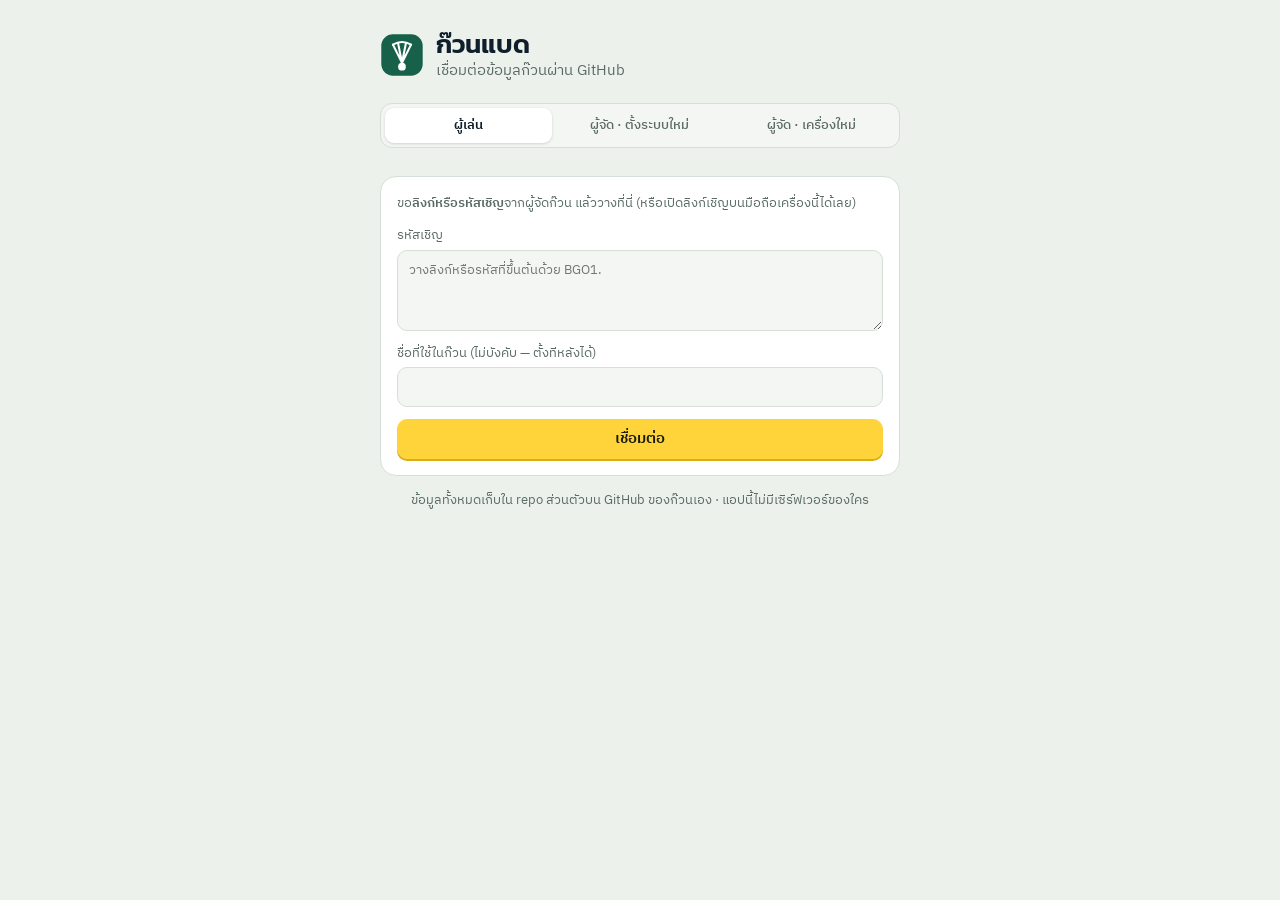
==== player.html @ 59524c7c "Add files via upload" ====
<!doctype html>
<html lang="th"><head><meta charset="utf-8"><meta name="viewport" content="width=device-width,initial-scale=1,viewport-fit=cover">
<title>ก๊วนแบด · หน้าผู้เล่น</title>
<meta http-equiv="Content-Security-Policy" content="default-src 'self'; script-src 'self'; style-src 'self' 'unsafe-inline'; img-src 'self' data: blob:; font-src 'self'; connect-src 'self' https://api.github.com; manifest-src 'self'; worker-src 'self'; base-uri 'none'; form-action 'none'; object-src 'none'">
<link rel="stylesheet" href="fonts.css">
<link rel="stylesheet" href="style.css">
<link rel="manifest" href="manifest-player.json">
<meta name="theme-color" content="#0F7A55">
<meta name="mobile-web-app-capable" content="yes"><meta name="apple-mobile-web-app-capable" content="yes">
<meta name="apple-mobile-web-app-title" content="ก๊วนแบด"><link rel="apple-touch-icon" href="apple-touch-icon.png"><link rel="icon" href="icon-192.png">

</head><body data-page="player">
<div id="plShell">
<header class="ptop">
  <div class="ptop-in">
    <div class="logo">
      <svg width="30" height="30" viewBox="0 0 34 34" aria-hidden="true"><rect x="1" y="1" width="32" height="32" rx="9" fill="var(--accent)"/><path d="M17 23 L10 9 M17 23 L14 8 M17 23 L20 8 M17 23 L24 9" stroke="var(--accent-ink)" stroke-width="1.6" stroke-linecap="round"/><path d="M10 9 Q17 5 24 9" stroke="var(--accent-ink)" stroke-width="1.6" fill="none"/><circle cx="17" cy="25" r="3.2" fill="var(--accent-ink)"/></svg>
      <div><h1 id="pgName">Badminton Group Organizer</h1><small><span class="role">แอปผู้เล่น</span> <span id="pConn"></span></small></div>
    </div>
    <button class="pme" id="pMe" type="button" aria-label="โปรไฟล์ของฉัน"></button>
  </div>
  <div class="ptop-in sub"><select id="pSess" aria-label="เลือกรอบเล่น"></select><span class="clock num clockTxt"></span></div>
  <div class="orgbar" id="pOrgBar" hidden><span>คุณคือผู้จัดก๊วน กำลังดูหน้าผู้เล่น</span><button class="sm" id="pBack" type="button">กลับหน้าผู้จัด</button></div>
</header>
<main id="pview" class="pmain"></main>
<nav class="pnav" id="pNav" aria-label="เมนูผู้เล่น"></nav>
</div>
<div class="ov" id="ov" hidden><div class="dlg" id="dlg" role="dialog" aria-modal="true"></div></div>
<div class="toast" id="toast" hidden></div>
<script src="ghstore.js"></script>
<script src="core.js"></script>
<script src="player.js"></script>
<script src="ghui.js"></script>
<script src="boot.js"></script>
</body></html>
---- fonts.css ----
/* Kanit + IBM Plex Sans Thai (SIL OFL) — bundled so the app looks the same offline */
@font-face{font-family:'Kanit';font-style:normal;font-weight:500;font-display:swap;src:url(fonts/kanit-thai-500-normal.woff2) format('woff2');unicode-range:U+02D7,U+0303,U+0331,U+0E01-0E5B,U+200C-200D,U+25CC}
@font-face{font-family:'Kanit';font-style:normal;font-weight:500;font-display:swap;src:url(fonts/kanit-latin-500-normal.woff2) format('woff2');unicode-range:U+0000-00FF,U+0131,U+0152-0153,U+02BB-02BC,U+02C6,U+02DA,U+02DC,U+0304,U+0308,U+0329,U+2000-206F,U+20AC,U+2122,U+2191,U+2193,U+2212,U+2215,U+FEFF,U+FFFD}
@font-face{font-family:'Kanit';font-style:italic;font-weight:500;font-display:swap;src:url(fonts/kanit-thai-500-italic.woff2) format('woff2');unicode-range:U+02D7,U+0303,U+0331,U+0E01-0E5B,U+200C-200D,U+25CC}
@font-face{font-family:'Kanit';font-style:italic;font-weight:500;font-display:swap;src:url(fonts/kanit-latin-500-italic.woff2) format('woff2');unicode-range:U+0000-00FF,U+0131,U+0152-0153,U+02BB-02BC,U+02C6,U+02DA,U+02DC,U+0304,U+0308,U+0329,U+2000-206F,U+20AC,U+2122,U+2191,U+2193,U+2212,U+2215,U+FEFF,U+FFFD}
@font-face{font-family:'Kanit';font-style:normal;font-weight:600;font-display:swap;src:url(fonts/kanit-thai-600-normal.woff2) format('woff2');unicode-range:U+02D7,U+0303,U+0331,U+0E01-0E5B,U+200C-200D,U+25CC}
@font-face{font-family:'Kanit';font-style:normal;font-weight:600;font-display:swap;src:url(fonts/kanit-latin-600-normal.woff2) format('woff2');unicode-range:U+0000-00FF,U+0131,U+0152-0153,U+02BB-02BC,U+02C6,U+02DA,U+02DC,U+0304,U+0308,U+0329,U+2000-206F,U+20AC,U+2122,U+2191,U+2193,U+2212,U+2215,U+FEFF,U+FFFD}
@font-face{font-family:'Kanit';font-style:italic;font-weight:600;font-display:swap;src:url(fonts/kanit-thai-600-italic.woff2) format('woff2');unicode-range:U+02D7,U+0303,U+0331,U+0E01-0E5B,U+200C-200D,U+25CC}
@font-face{font-family:'Kanit';font-style:italic;font-weight:600;font-display:swap;src:url(fonts/kanit-latin-600-italic.woff2) format('woff2');unicode-range:U+0000-00FF,U+0131,U+0152-0153,U+02BB-02BC,U+02C6,U+02DA,U+02DC,U+0304,U+0308,U+0329,U+2000-206F,U+20AC,U+2122,U+2191,U+2193,U+2212,U+2215,U+FEFF,U+FFFD}
@font-face{font-family:'Kanit';font-style:normal;font-weight:700;font-display:swap;src:url(fonts/kanit-thai-700-normal.woff2) format('woff2');unicode-range:U+02D7,U+0303,U+0331,U+0E01-0E5B,U+200C-200D,U+25CC}
@font-face{font-family:'Kanit';font-style:normal;font-weight:700;font-display:swap;src:url(fonts/kanit-latin-700-normal.woff2) format('woff2');unicode-range:U+0000-00FF,U+0131,U+0152-0153,U+02BB-02BC,U+02C6,U+02DA,U+02DC,U+0304,U+0308,U+0329,U+2000-206F,U+20AC,U+2122,U+2191,U+2193,U+2212,U+2215,U+FEFF,U+FFFD}
@font-face{font-family:'Kanit';font-style:italic;font-weight:700;font-display:swap;src:url(fonts/kanit-thai-700-italic.woff2) format('woff2');unicode-range:U+02D7,U+0303,U+0331,U+0E01-0E5B,U+200C-200D,U+25CC}
@font-face{font-family:'Kanit';font-style:italic;font-weight:700;font-display:swap;src:url(fonts/kanit-latin-700-italic.woff2) format('woff2');unicode-range:U+0000-00FF,U+0131,U+0152-0153,U+02BB-02BC,U+02C6,U+02DA,U+02DC,U+0304,U+0308,U+0329,U+2000-206F,U+20AC,U+2122,U+2191,U+2193,U+2212,U+2215,U+FEFF,U+FFFD}
@font-face{font-family:'IBM Plex Sans Thai';font-style:normal;font-weight:400;font-display:swap;src:url(fonts/ibm-plex-sans-thai-thai-400-normal.woff2) format('woff2');unicode-range:U+02D7,U+0303,U+0331,U+0E01-0E5B,U+200C-200D,U+25CC}
@font-face{font-family:'IBM Plex Sans Thai';font-style:normal;font-weight:400;font-display:swap;src:url(fonts/ibm-plex-sans-thai-latin-400-normal.woff2) format('woff2');unicode-range:U+0000-00FF,U+0131,U+0152-0153,U+02BB-02BC,U+02C6,U+02DA,U+02DC,U+0304,U+0308,U+0329,U+2000-206F,U+20AC,U+2122,U+2191,U+2193,U+2212,U+2215,U+FEFF,U+FFFD}
@font-face{font-family:'IBM Plex Sans Thai';font-style:normal;font-weight:500;font-display:swap;src:url(fonts/ibm-plex-sans-thai-thai-500-normal.woff2) format('woff2');unicode-range:U+02D7,U+0303,U+0331,U+0E01-0E5B,U+200C-200D,U+25CC}
@font-face{font-family:'IBM Plex Sans Thai';font-style:normal;font-weight:500;font-display:swap;src:url(fonts/ibm-plex-sans-thai-latin-500-normal.woff2) format('woff2');unicode-range:U+0000-00FF,U+0131,U+0152-0153,U+02BB-02BC,U+02C6,U+02DA,U+02DC,U+0304,U+0308,U+0329,U+2000-206F,U+20AC,U+2122,U+2191,U+2193,U+2212,U+2215,U+FEFF,U+FFFD}
@font-face{font-family:'IBM Plex Sans Thai';font-style:normal;font-weight:600;font-display:swap;src:url(fonts/ibm-plex-sans-thai-thai-600-normal.woff2) format('woff2');unicode-range:U+02D7,U+0303,U+0331,U+0E01-0E5B,U+200C-200D,U+25CC}
@font-face{font-family:'IBM Plex Sans Thai';font-style:normal;font-weight:600;font-display:swap;src:url(fonts/ibm-plex-sans-thai-latin-600-normal.woff2) format('woff2');unicode-range:U+0000-00FF,U+0131,U+0152-0153,U+02BB-02BC,U+02C6,U+02DA,U+02DC,U+0304,U+0308,U+0329,U+2000-206F,U+20AC,U+2122,U+2191,U+2193,U+2212,U+2215,U+FEFF,U+FFFD}
---- style.css ----
/* Badminton Group Organizer — "court night" theme.
   Signature: every court card is drawn as a real top-down badminton court (white lines, net in the middle, team A | team B).
   Colours come from the sport: PU court green, white court lines, yellow nylon training shuttle, scoreboard team colours.
   Everything outside the court cards and the header band stays quiet. */
:root{
  --hall:#EDF1EC; --surface:#FFFFFF; --surface-2:#F3F6F2; --line:#D5DED7; --ink:#0F1E2B; --muted:#5A6B66;
  --court:#17614A; --court-2:#1D7457; --court-deep:#0F4535; --cline:rgba(255,255,255,.88);
  --shuttle:#FFD43B; --shuttle-ink:#1A1A0A; --shuttle-soft:#FFF4C2;
  --accent:#17614A; --accent-ink:#FFFFFF; --accent-soft:#DDEFE6;
  --ready:#1E8A4C; --rest:#B26B00; --play:#2C6BED; --off:#7E8C88; --warn:#C2410C; --bad:#C62D3F;
  --a-team:#2C6BED; --b-team:#E5533D;
  --bg:var(--hall);
  --font-display:"Kanit","IBM Plex Sans Thai",system-ui,sans-serif;
  --font-body:"IBM Plex Sans Thai",system-ui,-apple-system,"Segoe UI",sans-serif;
  --r:16px;
  --lines:linear-gradient(90deg,transparent calc(50% - 1px),rgba(255,255,255,.07) calc(50% - 1px),rgba(255,255,255,.07) calc(50% + 1px),transparent calc(50% + 1px)),
          linear-gradient(0deg,transparent calc(50% - 1px),rgba(255,255,255,.05) calc(50% - 1px),rgba(255,255,255,.05) calc(50% + 1px),transparent calc(50% + 1px));
}
@media (prefers-color-scheme:dark){:root:not([data-theme="light"]){
  --hall:#0B1612; --surface:#12201B; --surface-2:#182A23; --line:#253A31; --ink:#E6EFEA; --muted:#93A79E;
  --court:#1A5C46; --court-2:#1F6B52; --court-deep:#0C2E24;
  --accent:#5CCB97; --accent-ink:#06130E; --accent-soft:#173A2D;
  --ready:#5BD08C; --rest:#F0B44C; --play:#7BA7FF; --off:#7D8C85; --warn:#F28B4F; --bad:#FF7A8A;
  --a-team:#7BA7FF; --b-team:#FF8A6E; --shuttle-soft:#3A3412; color-scheme:dark}}
:root[data-theme="dark"]{
  --hall:#0B1612; --surface:#12201B; --surface-2:#182A23; --line:#253A31; --ink:#E6EFEA; --muted:#93A79E;
  --court:#1A5C46; --court-2:#1F6B52; --court-deep:#0C2E24;
  --accent:#5CCB97; --accent-ink:#06130E; --accent-soft:#173A2D;
  --ready:#5BD08C; --rest:#F0B44C; --play:#7BA7FF; --off:#7D8C85; --warn:#F28B4F; --bad:#FF7A8A;
  --a-team:#7BA7FF; --b-team:#FF8A6E; --shuttle-soft:#3A3412; color-scheme:dark}
*{box-sizing:border-box}
[hidden]{display:none!important}
html,body{margin:0;background:var(--bg);color:var(--ink)}
body{font-family:var(--font-body);font-size:15px;line-height:1.55;-webkit-font-smoothing:antialiased}
h1,h2,h3{margin:0;font-family:var(--font-display);font-weight:600;line-height:1.25;text-wrap:balance}
h2{font-size:1.15rem}h3{font-size:1rem}
.num{font-variant-numeric:tabular-nums}
.muted{color:var(--muted)}.small{font-size:.84rem}

/* controls */
button{font:inherit;cursor:pointer;border-radius:10px;border:1.5px solid var(--line);background:var(--surface);color:var(--ink);padding:7px 14px;font-weight:500;transition:background-color .15s,border-color .15s,transform .08s}
button:hover{border-color:var(--court)}
button:active{transform:translateY(1px)}
button.primary{background:var(--shuttle);color:var(--shuttle-ink);border-color:var(--shuttle);font-weight:600;box-shadow:0 2px 0 #D9AE12}
button.primary:hover{background:#FFDD5C;border-color:#FFDD5C}
button.ghost{background:transparent;border-color:transparent;color:var(--muted)}
button.ghost:hover{color:var(--ink);border-color:var(--line)}
button.danger{color:var(--bad);border-color:color-mix(in srgb,var(--bad) 45%,var(--line));background:transparent}
button.sm{padding:4px 10px;font-size:.84rem;border-radius:8px}
button:disabled{opacity:.45;cursor:not-allowed;transform:none}
:focus-visible{outline:3px solid var(--shuttle);outline-offset:2px}
input,select,textarea{font:inherit;color:var(--ink);background:var(--surface-2);border:1.5px solid var(--line);border-radius:10px;padding:9px 11px;width:100%;min-width:0}
input:focus,select:focus,textarea:focus{border-color:var(--court);outline:none;box-shadow:0 0 0 3px color-mix(in srgb,var(--court) 18%,transparent)}
textarea{min-height:80px;resize:vertical}
label.f{display:grid;gap:4px;font-size:.82rem;color:var(--muted);min-width:0}
input.bad{border-color:var(--bad)}
.ferr{font-size:.76rem;color:var(--bad)}.ferr:empty{display:none}

/* ---------- header band: the court floor ---------- */
.top,.ptop{position:sticky;top:env(safe-area-inset-top,0px);z-index:20;color:#fff;
  background:radial-gradient(120% 160% at 90% -40%,var(--court-2),transparent 60%),var(--court-deep);
  box-shadow:0 1px 0 rgba(0,0,0,.25),0 8px 24px -16px rgba(0,0,0,.5)}
.top-in{max-width:1200px;margin:0 auto;padding-inline:16px;padding-block:12px 0;display:grid;gap:10px}
.brand{display:flex;flex-wrap:wrap;align-items:center;gap:8px 14px}
.logo{display:flex;align-items:center;gap:11px;min-width:0}
.logo svg{flex:none}
.logo svg rect{fill:var(--shuttle)}
.logo svg path,.logo svg circle{stroke:var(--court-deep)}
.logo svg circle{fill:var(--court-deep)}
.logo h1{font-size:1.3rem;font-weight:700;letter-spacing:.005em;color:#fff}
.logo small{display:block;font-family:var(--font-body);font-size:.76rem;color:rgba(255,255,255,.72);font-weight:400}
.brand .sp{flex:1}
.top .clock,.ptop .clock{font-family:var(--font-display);font-weight:600;font-style:italic;font-size:1.05rem;color:var(--shuttle);letter-spacing:.02em}
.role{font-size:.74rem;font-weight:600;border-radius:999px;padding:3px 11px}
.top .role,.ptop .role{background:rgba(255,255,255,.12);color:#fff;border:1px solid rgba(255,255,255,.22)}
.top button,.ptop button{background:rgba(255,255,255,.1);color:#fff;border-color:rgba(255,255,255,.28)}
.top button:hover,.ptop button:hover{background:rgba(255,255,255,.2);border-color:rgba(255,255,255,.5)}
.top select,.ptop select{background:rgba(0,0,0,.22);color:#fff;border-color:rgba(255,255,255,.25)}
.top select option,.ptop select option{color:#0F1E2B;background:#fff}
.sesspick{display:flex;align-items:center;gap:6px;min-width:0}
.sesspick select{width:auto;max-width:62vw;padding:6px 28px 6px 10px;text-overflow:ellipsis;white-space:nowrap;overflow:hidden}
.tabs{display:flex;gap:4px;overflow-x:auto;scrollbar-width:none;margin-inline:-4px}
.tabs::-webkit-scrollbar{display:none}
.tabs button{border:0;border-radius:10px 10px 0 0;background:transparent;padding:10px 13px 12px;color:rgba(255,255,255,.7);white-space:nowrap;font-weight:600;position:relative}
.tabs button:hover{background:rgba(255,255,255,.08);color:#fff}
.tabs button[aria-selected="true"]{color:#fff;background:transparent}
.tabs button[aria-selected="true"]::after{content:"";position:absolute;left:12px;right:12px;bottom:0;height:4px;border-radius:4px 4px 0 0;background:var(--shuttle)}
.tabs .badge{display:inline-grid;place-items:center;min-width:19px;height:19px;border-radius:10px;background:var(--b-team);color:#fff;font-size:.7rem;margin-left:5px;padding:0 5px}

main{max-width:1200px;margin:0 auto;padding-inline:16px;padding-block:18px 64px;display:grid;gap:16px}
main>*{min-width:0}
.panel{background:var(--surface);border:1px solid var(--line);border-radius:var(--r);padding:18px;min-width:0}
.ph{display:flex;flex-wrap:wrap;align-items:center;gap:8px 12px;margin-bottom:14px}
.ph .sp{flex:1}
.notice{border-radius:12px;padding:11px 14px;background:var(--surface-2);border:1px solid var(--line);font-size:.9rem}
.notice.warn{border-color:color-mix(in srgb,var(--warn) 55%,transparent);background:color-mix(in srgb,var(--warn) 7%,var(--surface));color:var(--warn)}
.empty{padding:28px 12px;text-align:center;color:var(--muted)}
.empty h2{color:var(--ink);margin-bottom:6px}
.grid2{display:grid;grid-template-columns:repeat(2,minmax(0,1fr));gap:16px}
@media (max-width:860px){.grid2{grid-template-columns:1fr}}

/* KPIs read like a scoreboard strip */
.kpis{display:grid;grid-template-columns:repeat(auto-fit,minmax(150px,1fr));gap:10px}
.kpi{background:var(--surface);border:1px solid var(--line);border-radius:14px;padding:11px 15px;display:grid;gap:1px;min-width:0;border-top:4px solid var(--court)}
.kpi .k{font-size:.78rem;color:var(--muted)}
.kpi .v{font-family:var(--font-display);font-weight:600;font-size:1.75rem;font-variant-numeric:tabular-nums;line-height:1.15}
.kpi .s{font-size:.76rem;color:var(--muted)}
.kpi.alert{border-top-color:var(--warn)}.kpi.alert .v{color:var(--warn)}

/* status chips */
.chip{display:inline-flex;align-items:center;gap:5px;font-size:.74rem;font-weight:600;padding:2px 9px;border-radius:999px;white-space:nowrap;background:color-mix(in srgb,var(--c) 14%,transparent);color:var(--c)}
.chip::before{content:"";width:6px;height:6px;border-radius:50%;background:var(--c)}
.s-ready{--c:var(--ready)}.s-rest{--c:var(--rest)}.s-play{--c:var(--play)}.s-off{--c:var(--off)}.s-queued{--c:var(--accent)}.s-warn{--c:var(--warn)}.s-bad{--c:var(--bad)}
.skill{display:inline-grid;place-items:center;flex:none;min-width:24px;height:21px;padding:0 4px;border-radius:6px;font-family:var(--font-display);font-size:.7rem;font-weight:700;letter-spacing:-.01em;color:#fff;background:var(--lv);border:1px solid var(--lv)}
/* level colour runs from fresh green (BG) through blue (P) to deep red (A) */
.skill.L1{--lv:#5FB98A}.skill.L2{--lv:#3E9E6E}.skill.L3{--lv:#2F8B83}
.skill.L4{--lv:#3A7BD5}.skill.L5{--lv:#2C5FC4}.skill.L6{--lv:#5146B8}
.skill.L7{--lv:#B4447A}.skill.L8{--lv:#C62D3F}.skill.L9{--lv:#8E1B2B}
.skpick{border:0;padding:0;margin:0;display:grid;gap:6px}
.skpick legend{font-size:.82rem;color:var(--muted);margin-bottom:6px;padding:0}
.skopt{display:grid;grid-template-columns:auto auto 1fr;gap:10px;align-items:start;padding:9px 11px;border:1.5px solid var(--line);border-radius:12px;cursor:pointer;background:var(--surface)}
.skopt input{width:auto;margin:3px 0 0}
.skopt .skill{margin-top:1px}
.skopt .sko-t{display:grid;gap:1px;min-width:0}
.skopt .sko-t b{font-size:.9rem}
.skopt .sko-t span{font-size:.8rem;color:var(--muted);line-height:1.45}
.skopt:has(input:checked){border-color:var(--court);background:var(--accent-soft)}
.lvguide{display:grid;gap:8px}
.lvguide .lv{display:grid;grid-template-columns:auto 1fr;gap:12px;align-items:start;padding:8px 0;border-bottom:1px solid var(--line)}
.lvguide .lv:last-child{border-bottom:0}
.lvguide .lv b{display:block}
.lvguide .lv div>span{font-size:.86rem;color:var(--muted)}

/* ---------- court cards: a real court seen from above ---------- */
.courts{display:grid;grid-template-columns:repeat(auto-fill,minmax(300px,1fr));gap:14px}
.court{border-radius:18px;overflow:hidden;display:grid;grid-template-rows:auto 1fr auto;color:#fff;
  background:var(--court);box-shadow:0 10px 24px -14px rgba(10,50,36,.6),inset 0 0 0 1px rgba(0,0,0,.15)}
.court-h{display:flex;align-items:center;gap:8px;padding:10px 14px;background:rgba(0,0,0,.2)}
.court-h b{font-family:var(--font-display);font-weight:700;font-style:italic;font-size:1.15rem;letter-spacing:.01em}
.court-h .sp{flex:1}
.court-h .chip{background:rgba(255,255,255,.14);color:#fff}
.court-h .chip::before{background:var(--shuttle)}
.timer{font-family:var(--font-display);font-weight:700;font-style:italic;font-variant-numeric:tabular-nums;font-size:1.1rem;color:var(--shuttle);background:#0B1A14;border-radius:8px;padding:1px 10px;box-shadow:inset 0 0 0 1px rgba(255,212,59,.25)}
.court-b{position:relative;padding:22px 20px;display:grid;gap:8px;align-content:center;min-height:150px;isolation:isolate}
/* court lines: outer boundary, doubles long-service lines, short-service lines, singles sidelines, centre lines */
.court-b::before{content:"";position:absolute;inset:10px 12px;border:2px solid var(--cline);z-index:-1;
  background:
    linear-gradient(90deg,transparent 6%,var(--cline) 6%,var(--cline) calc(6% + 2px),transparent calc(6% + 2px)),
    linear-gradient(90deg,transparent calc(94% - 2px),var(--cline) calc(94% - 2px),var(--cline) 94%,transparent 94%),
    linear-gradient(90deg,transparent 35%,var(--cline) 35%,var(--cline) calc(35% + 2px),transparent calc(35% + 2px)),
    linear-gradient(90deg,transparent calc(65% - 2px),var(--cline) calc(65% - 2px),var(--cline) 65%,transparent 65%),
    linear-gradient(0deg,transparent 9%,var(--cline) 9%,var(--cline) calc(9% + 2px),transparent calc(9% + 2px)),
    linear-gradient(0deg,transparent calc(91% - 2px),var(--cline) calc(91% - 2px),var(--cline) 91%,transparent 91%),
    linear-gradient(0deg,transparent calc(50% - 1px),var(--cline) calc(50% - 1px),var(--cline) calc(50% + 1px),transparent calc(50% + 1px)) 0 0/35% 100% no-repeat,
    linear-gradient(0deg,transparent calc(50% - 1px),var(--cline) calc(50% - 1px),var(--cline) calc(50% + 1px),transparent calc(50% + 1px)) 100% 0/35% 100% no-repeat;
  opacity:.55}
.court-b::after{content:"";position:absolute;top:4px;bottom:4px;left:calc(50% - 3px);width:6px;z-index:-1;border-radius:2px;
  background:repeating-linear-gradient(0deg,rgba(255,255,255,.95) 0 2px,rgba(255,255,255,.35) 2px 5px);box-shadow:0 0 0 1px rgba(0,0,0,.15)}
.vs{display:grid;grid-template-columns:1fr 26px 1fr;gap:6px;align-items:center}
.team{display:grid;gap:6px;padding:6px;border-radius:12px;min-width:0}
.team.a{--tc:var(--a-team)}.team.b{--tc:var(--b-team)}
.court .team .pn{background:rgba(6,30,22,.72);border-radius:10px;padding:6px 8px;box-shadow:inset 3px 0 0 var(--tc)}
.court .team.b .pn{box-shadow:inset -3px 0 0 var(--tc)}
.team.win .pn{outline:2px solid var(--shuttle)}
.pn{display:flex;align-items:center;gap:6px;min-width:0}
.pn span.nm{overflow:hidden;text-overflow:ellipsis;white-space:nowrap;font-weight:500}
.vs .x{font-size:0;align-self:stretch}
.court-f{display:flex;flex-wrap:wrap;gap:6px;padding:10px 14px;background:rgba(0,0,0,.2)}
.court-f:empty{display:none}
.court-f button:not(.primary){background:rgba(255,255,255,.1);color:#fff;border-color:rgba(255,255,255,.3)}
.court-f button.ghost{border-color:transparent;color:rgba(255,255,255,.75)}
.court.free{background:color-mix(in srgb,var(--court) 70%,#5f6f69)}
.court.free .court-b{place-items:center;text-align:center;color:rgba(255,255,255,.92);font-weight:500}
.court.free .court-b>*{background:rgba(6,30,22,.6);border-radius:12px;padding:8px 12px}
.court.free .court-b::after{opacity:.6}
.court .mini{background:rgba(6,30,22,.6);border-radius:10px;padding:6px 10px}
.court .mini span[style]{filter:brightness(1.35)}
.court .muted,.court .small{color:rgba(255,255,255,.8)}

.qcard{display:grid;grid-template-columns:auto 1fr auto;gap:12px;align-items:center;padding:10px 14px;border:1px solid var(--line);border-radius:12px;background:var(--surface)}
.qcard .ord{font-family:var(--font-display);font-weight:700;font-style:italic;font-size:1.3rem;color:var(--accent);min-width:2ch}
.qlist{display:grid;gap:8px}
.mini{display:flex;flex-wrap:wrap;align-items:center;gap:4px 10px;font-size:.88rem;min-width:0}
.mini .t{color:var(--muted);font-family:var(--font-display);font-style:italic}

/* tables */
.tw{overflow-x:auto}
table{width:100%;border-collapse:collapse;font-size:.9rem}
th,td{padding:9px 10px;text-align:left;border-bottom:1px solid var(--line);vertical-align:middle}
th{font-size:.78rem;color:var(--muted);font-weight:600;white-space:nowrap}
td.n,th.n{text-align:right;font-variant-numeric:tabular-nums;white-space:nowrap}
.tw td:first-child>b{white-space:nowrap}
tbody tr:hover td{background:color-mix(in srgb,var(--court) 4%,transparent)}
td .acts{display:flex;flex-wrap:wrap;gap:4px;justify-content:flex-end}
tr.dim td{opacity:.55}
.seg{display:inline-flex;border:1.5px solid var(--line);border-radius:10px;overflow:hidden;flex-wrap:wrap;background:var(--surface)}
.seg button{border:0;border-radius:0;padding:5px 12px;background:transparent;color:var(--muted);font-size:.86rem}
.seg button[aria-pressed="true"]{background:var(--court);color:#fff}

/* my status — a match ticket */
.me{display:grid;gap:12px;border-radius:20px;padding:18px;color:#fff;position:relative;overflow:hidden;
  background:radial-gradient(90% 120% at 100% 0%,var(--court-2),transparent 70%),var(--court-deep);box-shadow:0 14px 30px -18px rgba(10,50,36,.8)}
.me .k{color:rgba(255,255,255,.7)!important}
.me .big{font-family:var(--font-display);font-weight:700;font-style:italic;font-size:2.4rem;line-height:1;color:var(--shuttle)}
.me .muted,.me .small{color:rgba(255,255,255,.78)}
.me .chip{background:rgba(255,255,255,.14);color:#fff}
.me .mini{background:rgba(0,0,0,.25);border-radius:10px;padding:6px 10px}
.me .mini span[style]{filter:brightness(1.35)}
.me button:not(.primary){background:rgba(255,255,255,.1);color:#fff;border-color:rgba(255,255,255,.3)}
.me-row{display:flex;flex-wrap:wrap;gap:12px 26px;align-items:flex-end}
.me-stat{display:grid;gap:3px}.me-stat .k{font-size:.76rem;color:var(--muted)}

/* board */
.post{border:1px solid var(--line);border-radius:14px;padding:13px 15px;background:var(--surface);display:grid;gap:8px}
.post.pin{border-color:var(--shuttle);box-shadow:inset 4px 0 0 var(--shuttle)}
.post-h{display:flex;flex-wrap:wrap;gap:6px 10px;align-items:center;font-size:.84rem;color:var(--muted)}
.post-h b{color:var(--ink)}
.post p{margin:0;white-space:pre-wrap;overflow-wrap:anywhere}
.post img{border-radius:10px;max-height:360px;object-fit:contain;background:var(--surface-2)}
.cmts{display:grid;gap:6px;padding-left:12px;border-left:2px solid var(--line);font-size:.88rem}
.feed{display:grid;gap:10px}

/* dialogs */
.ov{position:fixed;inset:0;background:rgba(5,20,15,.6);backdrop-filter:blur(3px);display:grid;place-items:center;padding:16px;z-index:50}
.dlg{background:var(--surface);border:1px solid var(--line);border-top:6px solid var(--court);border-radius:18px;width:min(620px,100%);max-height:calc(100% - 24px);overflow:auto;padding:20px;display:grid;gap:14px;box-shadow:0 30px 60px -20px rgba(0,0,0,.45)}
.dlg h2{font-size:1.25rem}
.dlg .fg{display:grid;grid-template-columns:repeat(2,minmax(0,1fr));gap:10px}
.dlg .fg .full{grid-column:1/-1}
@media (max-width:520px){.dlg .fg{grid-template-columns:1fr}}
.dlg-a{display:flex;flex-wrap:wrap;gap:8px;justify-content:flex-end}
.pick{display:grid;grid-template-columns:repeat(auto-fill,minmax(150px,1fr));gap:6px;max-height:260px;overflow:auto;padding:2px}
.pick label{display:flex;align-items:center;gap:6px;border:1.5px solid var(--line);border-radius:10px;padding:6px 8px;font-size:.86rem;cursor:pointer;color:var(--ink)}
.pick input{width:auto;margin:0}
.pick label:has(input:checked){border-color:var(--court);background:var(--accent-soft)}
.toast{position:fixed;left:50%;bottom:calc(20px + env(safe-area-inset-bottom,0px));transform:translateX(-50%);background:var(--court-deep);color:#fff;padding:10px 18px;border-radius:12px;font-size:.9rem;z-index:60;max-width:calc(100% - 32px);box-shadow:0 12px 30px -10px rgba(0,0,0,.5),inset 4px 0 0 var(--shuttle)}
body[data-app="player"] .toast{bottom:calc(84px + env(safe-area-inset-bottom,0px))}
.loglist{display:grid;gap:4px;font-size:.86rem;max-height:420px;overflow:auto}
.loglist div{display:grid;grid-template-columns:auto 1fr;gap:10px;padding:5px 0;border-bottom:1px dashed var(--line)}
.bar{height:8px;border-radius:4px;background:var(--surface-2);overflow:hidden}.bar span{display:block;height:100%;background:var(--court)}
.check{display:flex;flex-wrap:wrap;gap:8px}
.check label{display:inline-flex;align-items:center;gap:8px;border:1.5px solid var(--line);border-radius:999px;padding:6px 12px;cursor:pointer}
.check input{width:auto;margin:0}
.check label:has(input:checked){border-color:var(--ready);background:color-mix(in srgb,var(--ready) 12%,var(--surface))}
.slipimg{max-height:60vh;object-fit:contain;border-radius:10px;background:var(--surface-2)}

/* ---------- player app ---------- */
.ptop-in{max-width:720px;margin:0 auto;padding-inline:16px;padding-block:12px 8px;display:flex;align-items:center;gap:10px}
.ptop-in.sub{padding-block:0 12px}
.ptop-in.sub select{flex:1;min-width:0;padding:7px 10px}
.ptop h1{font-size:1.15rem;font-weight:700;color:#fff}
.ptop small{font-size:.74rem;color:rgba(255,255,255,.72);display:flex;gap:6px;align-items:center;flex-wrap:wrap}
.ptop .role{font-size:.68rem;padding:1px 9px;background:var(--shuttle);color:var(--shuttle-ink);border:0}
.pme{margin-left:auto;display:inline-flex;align-items:center;gap:6px;border-radius:999px!important;padding:5px 13px 5px 6px!important;max-width:45vw;overflow:hidden;white-space:nowrap;font-weight:600}
.pme:not(:has(.skill)){padding-left:13px!important}
.orgbar{max-width:720px;margin:0 auto;padding:0 16px 10px;display:flex;flex-wrap:wrap;gap:8px;align-items:center;justify-content:space-between;font-size:.82rem;color:var(--shuttle)}
.pmain{max-width:720px;margin:0 auto;padding-inline:16px;padding-block:16px calc(96px + env(safe-area-inset-bottom,0px));display:grid;gap:14px}
.pmain>*{min-width:0}
.pnav{position:fixed;left:0;right:0;bottom:0;z-index:25;display:grid;grid-template-columns:repeat(5,1fr);background:var(--surface);border-top:1px solid var(--line);padding:6px 6px env(safe-area-inset-bottom,0px);box-shadow:0 -10px 30px -20px rgba(0,0,0,.35)}
.pnav button{border:0;border-radius:12px;background:transparent;display:grid;justify-items:center;gap:2px;padding:6px 2px 8px;color:var(--muted);font-size:.72rem;font-weight:600}
.pnav button svg{padding:3px 12px;width:46px;height:28px;border-radius:999px;transition:background-color .2s}
.pnav button[aria-current="page"]{color:var(--accent)}
.pnav button[aria-current="page"] svg{background:var(--shuttle);color:var(--shuttle-ink)}
.pnav .dot{display:inline-grid;place-items:center;min-width:16px;height:16px;border-radius:8px;background:var(--b-team);color:#fff;font-size:.64rem;padding:0 4px}
.sec{font-size:1.1rem;margin-top:6px}
.ann{background:var(--surface);border:1px solid var(--line);border-radius:18px;padding:16px;display:grid;gap:11px;position:relative;overflow:hidden}
.ann::before{content:"";position:absolute;inset:0 auto 0 0;width:6px;background:var(--court)}
.ann.cur{border-color:color-mix(in srgb,var(--court) 50%,var(--line));box-shadow:0 12px 26px -20px rgba(10,50,36,.7)}
.ann h3,.ann-h b{font-family:var(--font-display);font-size:1.15rem;font-weight:600}
.ann .bar{height:10px;border-radius:5px}
.ann .bar span{background:linear-gradient(90deg,var(--court),var(--court-2))}
.ann-h{display:flex;gap:10px;justify-content:space-between;align-items:flex-start}
.ann-c{display:grid;grid-template-columns:1fr auto;gap:10px;align-items:center}
.ann-a{display:flex;flex-wrap:wrap;gap:6px}
.names{display:flex;flex-wrap:wrap;gap:6px}
.nm-chip{display:inline-flex;align-items:center;gap:5px;font-size:.84rem;border:1px solid var(--line);border-radius:999px;padding:3px 11px 3px 4px;background:var(--surface-2)}
.nm-chip.me{border-color:var(--shuttle);background:var(--shuttle-soft)}
.ostep{list-style:none;margin:0;padding:0;display:grid;gap:8px;counter-reset:st}
.ostep li{display:flex;flex-wrap:wrap;gap:8px;align-items:center;padding:9px 11px;border-radius:12px;background:var(--surface-2);counter-increment:st}
.ostep li::before{content:counter(st);display:inline-grid;place-items:center;width:24px;height:24px;border-radius:50%;background:var(--line);font-family:var(--font-display);font-size:.82rem;font-weight:700}
.ostep li.now{outline:2px solid var(--court);background:var(--surface)}
.ostep li.now::before{background:var(--shuttle);color:var(--shuttle-ink)}
.ostep li.done span:first-of-type{color:var(--muted);text-decoration:line-through}
.ostep li.done::before{background:var(--ready);color:#fff}

/* simulator: phones run the real app; hide page-switching chrome */
body[data-sim] #roleSwitch,body[data-sim] #pOrgBar{display:none!important}

.paytbl .c-meta{display:none}
/* payment list on phones: each person becomes a card, nothing scrolls sideways */
@media (max-width:640px){
  .paytbl,.paytbl tbody{display:block}
  .paytbl thead{display:none}
  .paytbl tr{display:grid;grid-template-columns:1fr auto;grid-template-areas:"name due" "st due" "meta meta" "slip act";gap:6px 10px;padding:12px 2px;border-bottom:1px solid var(--line)}
  .paytbl tbody tr:hover td{background:none}
  .paytbl td{display:block;padding:0;border:0;text-align:left}
  .paytbl .c-name{grid-area:name;font-size:1rem}
  .paytbl .c-due{grid-area:due;text-align:right;align-self:center;font-family:var(--font-display);font-size:1.45rem;line-height:1.1}
  .paytbl .c-due b{font-weight:600}
  .paytbl .c-due .small{display:block;font-family:var(--font-body)}
  .paytbl .c-st{grid-area:st}
  .paytbl .c-games,.paytbl .c-court,.paytbl .c-shut{display:none}
  .paytbl .c-meta{display:block;grid-area:meta;font-size:.82rem;color:var(--muted)}
  .paytbl .c-slip{grid-area:slip;align-self:center}
  .paytbl .c-slip .nos{display:none}
  .paytbl .c-act{grid-area:act;justify-self:end}
  .paytbl .c-act .acts{justify-content:flex-end}
}

/* player list on phones: one compact card per player */
@media (max-width:640px){
  .rostbl,.rostbl tbody{display:block}
  .rostbl thead{display:none}
  .rostbl tr{display:grid;grid-template-columns:auto 1fr auto;grid-template-areas:"num name st" "num lv games" "act act act";gap:4px 10px;padding:11px 2px;border-bottom:1px solid var(--line);align-items:center}
  .rostbl tbody tr:hover td{background:none}
  .rostbl td{display:block;padding:0;border:0;text-align:left}
  .rostbl .c-num{grid-area:num;align-self:start;font-family:var(--font-display);font-style:italic;font-weight:700;color:var(--accent);padding-top:1px}
  .rostbl .c-name{grid-area:name}
  .rostbl .c-lv{grid-area:lv;font-size:.82rem}
  .rostbl .c-st{grid-area:st;justify-self:end}
  .rostbl .c-games{grid-area:games;justify-self:end;font-size:.8rem;color:var(--muted)}
  .rostbl .c-games::after{content:" เกม"}
  .rostbl .c-type{display:none}
  .rostbl .c-act{grid-area:act}
  .rostbl .c-act .acts{justify-content:flex-start}
}

/* key–value tables (settings) stack on phones */
@media (max-width:640px){
  .kvtbl,.kvtbl tbody,.kvtbl tr,.kvtbl th,.kvtbl td{display:block}
  .kvtbl tr{padding:9px 0;border-bottom:1px solid var(--line)}
  .kvtbl th,.kvtbl td{border:0;padding:0;white-space:normal}
  .kvtbl th{margin-bottom:2px}
}

/* ---------- GitHub connection (ghui.js) ---------- */
.gate{position:fixed;inset:0;z-index:60;overflow:auto;background:var(--hall);padding:max(16px,env(safe-area-inset-top)) 16px max(24px,env(safe-area-inset-bottom));display:flex;justify-content:center;align-items:flex-start}
.gate-in{width:min(520px,100%);display:grid;gap:14px;padding:6px 0 24px}
.gate-brand{display:flex;align-items:center;gap:12px;padding:6px 0}
.gate-brand h1{font-size:1.6rem}.gate-brand p{margin:0;color:var(--muted);font-size:.92rem}
.gtabs{display:grid;grid-template-columns:repeat(3,minmax(0,1fr));gap:4px;padding:4px;border-radius:12px;background:var(--surface-2);border:1px solid var(--line)}
.gtabs button{border:0;background:transparent;padding:9px 6px;font-size:.84rem;line-height:1.25;border-radius:9px;color:var(--muted);font-weight:500}
.gtabs button.on{background:var(--surface);color:var(--ink);box-shadow:0 1px 3px rgba(0,0,0,.14);font-weight:600}
.gform{display:grid;gap:12px;background:var(--surface);border:1px solid var(--line);border-radius:16px;padding:16px}
.gform textarea,.gform input:not([type=checkbox]){width:100%;box-sizing:border-box}
.gform textarea{resize:vertical;font:inherit;min-height:4.2em}
.fg2{display:grid;grid-template-columns:repeat(2,minmax(0,1fr));gap:10px}
@media (max-width:420px){.fg2{grid-template-columns:1fr}}
.gfoot{text-align:center;margin:0}
.grow{display:flex;flex-wrap:wrap;gap:8px;justify-content:space-between}
.gdone{display:grid;gap:12px}
.howto{background:var(--surface);border:1px solid var(--line);border-radius:14px;padding:10px 14px;font-size:.9rem}
.howto summary{cursor:pointer;font-weight:600;color:var(--accent)}
.howto ol{margin:10px 0 2px;padding-left:1.25em;display:grid;gap:10px;line-height:1.55}
.howto code{background:var(--surface-2);border:1px solid var(--line);border-radius:5px;padding:0 5px;font-size:.88em;overflow-wrap:anywhere}
.check{display:flex;align-items:flex-start;gap:8px;font-size:.92rem}
.check input{margin-top:.25em;flex:none}
.ghnote{cursor:pointer;text-underline-offset:3px}
.ghnote:hover,.ghnote:focus-visible{text-decoration:underline}
.ghnote::before{content:"";display:inline-block;width:.6em;height:.6em;border-radius:50%;margin-right:.45em;background:var(--ghc,#9aa);vertical-align:.02em}
.ghnote[data-ghs=ok]{--ghc:#5CCB97}.ghnote[data-ghs=wait]{--ghc:#FFD43B}.ghnote[data-ghs=warn]{--ghc:#FFB020}.ghnote[data-ghs=bad]{--ghc:#FF6B5E}
.gdot{display:inline-block;width:.65em;height:.65em;border-radius:50%;margin-right:.5em;background:#9aa}
.gdot.ok{background:#1F9D6B}.gdot.wait{background:#E0B400}.gdot.warn{background:#E08A00}.gdot.bad{background:#D8392B}
.brk{overflow-wrap:anywhere}
.btnlike{display:inline-flex;align-items:center;border-radius:10px;border:1.5px solid var(--line);background:var(--surface);color:var(--ink);padding:7px 14px;font-weight:500;text-decoration:none}
.qrbox{width:min(260px,70vw);aspect-ratio:1;margin:0 auto;background:#fff;border:1px solid var(--line);border-radius:12px;padding:8px;display:grid;place-items:center;color:#333;font-size:.85rem;text-align:center}
.qrbox svg{width:100%;height:100%;display:block}
.dlg input[readonly]{width:100%;box-sizing:border-box;text-overflow:ellipsis}
.tests{list-style:none;margin:0;padding:0;display:grid;gap:8px}
.tests li{display:grid;grid-template-columns:1.4em 1fr;gap:6px;align-items:start}
.tests li b{text-align:center}.tests li.ok b{color:#1F9D6B}.tests li.no b{color:#D8392B}.tests li.opt b{color:#E08A00}
.tests .fix{color:var(--ink);font-weight:500}
.ok-t{color:#1F9D6B;font-weight:600;margin:0}.bad-t{color:#D8392B;font-weight:600;margin:0}
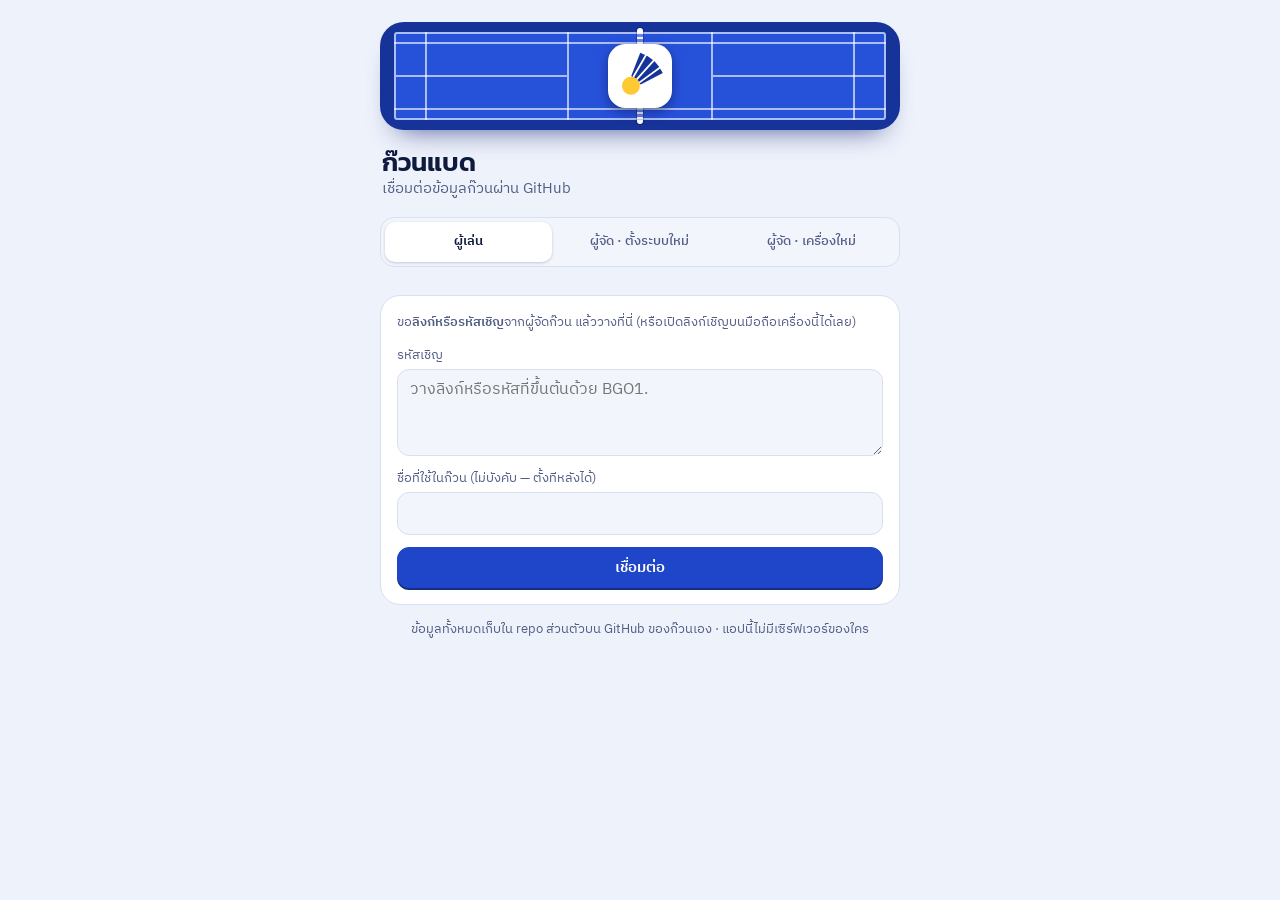
==== commit bc9f4fdc: "Add files via upload" ====
--- a/player.html
+++ b/player.html
@@ -1,11 +1,11 @@
 <!doctype html>
-<html lang="th"><head><meta charset="utf-8"><meta name="viewport" content="width=device-width,initial-scale=1,viewport-fit=cover">
+<html lang="th"><head><meta charset="utf-8"><meta name="viewport" content="width=device-width,initial-scale=1,maximum-scale=1,viewport-fit=cover">
 <title>ก๊วนแบด · หน้าผู้เล่น</title>
 <meta http-equiv="Content-Security-Policy" content="default-src 'self'; script-src 'self'; style-src 'self' 'unsafe-inline'; img-src 'self' data: blob:; font-src 'self'; connect-src 'self' https://api.github.com; manifest-src 'self'; worker-src 'self'; base-uri 'none'; form-action 'none'; object-src 'none'">
 <link rel="stylesheet" href="fonts.css">
 <link rel="stylesheet" href="style.css">
 <link rel="manifest" href="manifest-player.json">
-<meta name="theme-color" content="#0F7A55">
+<meta name="theme-color" content="#16329A" media="(prefers-color-scheme: light)"><meta name="theme-color" content="#0F1D5C" media="(prefers-color-scheme: dark)">
 <meta name="mobile-web-app-capable" content="yes"><meta name="apple-mobile-web-app-capable" content="yes">
 <meta name="apple-mobile-web-app-title" content="ก๊วนแบด"><link rel="apple-touch-icon" href="apple-touch-icon.png"><link rel="icon" href="icon-192.png">
 
@@ -14,7 +14,7 @@
 <header class="ptop">
   <div class="ptop-in">
     <div class="logo">
-      <svg width="30" height="30" viewBox="0 0 34 34" aria-hidden="true"><rect x="1" y="1" width="32" height="32" rx="9" fill="var(--accent)"/><path d="M17 23 L10 9 M17 23 L14 8 M17 23 L20 8 M17 23 L24 9" stroke="var(--accent-ink)" stroke-width="1.6" stroke-linecap="round"/><path d="M10 9 Q17 5 24 9" stroke="var(--accent-ink)" stroke-width="1.6" fill="none"/><circle cx="17" cy="25" r="3.2" fill="var(--accent-ink)"/></svg>
+      <svg class="lg" width="30" height="30" viewBox="0 0 40 40" aria-hidden="true"><rect class="lg-bg" width="40" height="40" rx="11"/><g transform="translate(-1.5 1.5) rotate(42 20 20)"><path class="lg-sk" d="M16 21.5 10.5 7Q20 3 29.5 7L24 21.5Z"/><path class="lg-rib" d="M17.4 21 14.2 5.8M20 21V4.6M22.6 21 25.8 5.8" stroke-width="1.1" stroke-linecap="round"/><circle class="lg-hd" cx="20" cy="26.2" r="5.6"/></g></svg>
       <div><h1 id="pgName">Badminton Group Organizer</h1><small><span class="role">แอปผู้เล่น</span> <span id="pConn"></span></small></div>
     </div>
     <button class="pme" id="pMe" type="button" aria-label="โปรไฟล์ของฉัน"></button>
--- a/style.css
+++ b/style.css
@@ -1,150 +1,23 @@
-/* Badminton Group Organizer — "court night" theme.
-   Signature: every court card is drawn as a real top-down badminton court (white lines, net in the middle, team A | team B).
-   Colours come from the sport: PU court green, white court lines, yellow nylon training shuttle, scoreboard team colours.
-   Everything outside the court cards and the header band stays quiet. */
+/* Badminton Group Organizer — "hall lights" theme.
+   Signature: every court card is a real court seen from above — two-tone floor, white lines, net on the centre line,
+   players as white name-tags. Blue is the hall, yellow is the shuttle (and the action colour on dark blue), coral is team B / alerts.
+   Everything outside the court cards and the header band stays quiet.
+   Phones: every form control is 16px — iOS Safari zooms the page on focus below that. */
 :root{
-  --hall:#EDF1EC; --surface:#FFFFFF; --surface-2:#F3F6F2; --line:#D5DED7; --ink:#0F1E2B; --muted:#5A6B66;
-  --court:#17614A; --court-2:#1D7457; --court-deep:#0F4535; --cline:rgba(255,255,255,.88);
-  --shuttle:#FFD43B; --shuttle-ink:#1A1A0A; --shuttle-soft:#FFF4C2;
-  --accent:#17614A; --accent-ink:#FFFFFF; --accent-soft:#DDEFE6;
-  --ready:#1E8A4C; --rest:#B26B00; --play:#2C6BED; --off:#7E8C88; --warn:#C2410C; --bad:#C62D3F;
-  --a-team:#2C6BED; --b-team:#E5533D;
+  --hall:#EEF2FB; --surface:#FFFFFF; --surface-2:#F2F5FC; --line:#D8DFEF; --ink:#0E1B3F; --muted:#525E86;
+  --court:#1F46C8; --court-2:#3560E6; --court-deep:#112577; --hdr:#16329A;
+  --c-out:#16339A; --c-in:#2652DA; --cline:rgba(255,255,255,.62);
+  --shuttle:#FFC933; --shuttle-ink:#2B2100; --shuttle-soft:#FFF1C2;
+  --accent:#1F46C8; --accent-ink:#FFFFFF; --accent-soft:#E3EAFC;
+  --btn:#1F46C8; --btn-hi:#2D58E0; --btn-ink:#FFFFFF; --btn-edge:#13307F; --focus:#1F46C8;
+  --ready:#127336; --rest:#9A5800; --play:#2456D6; --off:#5B6684; --warn:#C2410C; --bad:#C62D3F;
+  --a-team:#2A62F0; --b-team:#D23A26;
   --bg:var(--hall);
   --font-display:"Kanit","IBM Plex Sans Thai",system-ui,sans-serif;
   --font-body:"IBM Plex Sans Thai",system-ui,-apple-system,"Segoe UI",sans-serif;
-  --r:16px;
-  --lines:linear-gradient(90deg,transparent calc(50% - 1px),rgba(255,255,255,.07) calc(50% - 1px),rgba(255,255,255,.07) calc(50% + 1px),transparent calc(50% + 1px)),
-          linear-gradient(0deg,transparent calc(50% - 1px),rgba(255,255,255,.05) calc(50% - 1px),rgba(255,255,255,.05) calc(50% + 1px),transparent calc(50% + 1px));
-}
-@media (prefers-color-scheme:dark){:root:not([data-theme="light"]){
-  --hall:#0B1612; --surface:#12201B; --surface-2:#182A23; --line:#253A31; --ink:#E6EFEA; --muted:#93A79E;
-  --court:#1A5C46; --court-2:#1F6B52; --court-deep:#0C2E24;
-  --accent:#5CCB97; --accent-ink:#06130E; --accent-soft:#173A2D;
-  --ready:#5BD08C; --rest:#F0B44C; --play:#7BA7FF; --off:#7D8C85; --warn:#F28B4F; --bad:#FF7A8A;
-  --a-team:#7BA7FF; --b-team:#FF8A6E; --shuttle-soft:#3A3412; color-scheme:dark}}
-:root[data-theme="dark"]{
-  --hall:#0B1612; --surface:#12201B; --surface-2:#182A23; --line:#253A31; --ink:#E6EFEA; --muted:#93A79E;
-  --court:#1A5C46; --court-2:#1F6B52; --court-deep:#0C2E24;
-  --accent:#5CCB97; --accent-ink:#06130E; --accent-soft:#173A2D;
-  --ready:#5BD08C; --rest:#F0B44C; --play:#7BA7FF; --off:#7D8C85; --warn:#F28B4F; --bad:#FF7A8A;
-  --a-team:#7BA7FF; --b-team:#FF8A6E; --shuttle-soft:#3A3412; color-scheme:dark}
-*{box-sizing:border-box}
-[hidden]{display:none!important}
-html,body{margin:0;background:var(--bg);color:var(--ink)}
-body{font-family:var(--font-body);font-size:15px;line-height:1.55;-webkit-font-smoothing:antialiased}
-h1,h2,h3{margin:0;font-family:var(--font-display);font-weight:600;line-height:1.25;text-wrap:balance}
-h2{font-size:1.15rem}h3{font-size:1rem}
-.num{font-variant-numeric:tabular-nums}
-.muted{color:var(--muted)}.small{font-size:.84rem}
-
-/* controls */
-button{font:inherit;cursor:pointer;border-radius:10px;border:1.5px solid var(--line);background:var(--surface);color:var(--ink);padding:7px 14px;font-weight:500;transition:background-color .15s,border-color .15s,transform .08s}
-button:hover{border-color:var(--court)}
-button:active{transform:translateY(1px)}
-button.primary{background:var(--shuttle);color:var(--shuttle-ink);border-color:var(--shuttle);font-weight:600;box-shadow:0 2px 0 #D9AE12}
-button.primary:hover{background:#FFDD5C;border-color:#FFDD5C}
-button.ghost{background:transparent;border-color:transparent;color:var(--muted)}
-button.ghost:hover{color:var(--ink);border-color:var(--line)}
-button.danger{color:var(--bad);border-color:color-mix(in srgb,var(--bad) 45%,var(--line));background:transparent}
-button.sm{padding:4px 10px;font-size:.84rem;border-radius:8px}
-button:disabled{opacity:.45;cursor:not-allowed;transform:none}
-:focus-visible{outline:3px solid var(--shuttle);outline-offset:2px}
-input,select,textarea{font:inherit;color:var(--ink);background:var(--surface-2);border:1.5px solid var(--line);border-radius:10px;padding:9px 11px;width:100%;min-width:0}
-input:focus,select:focus,textarea:focus{border-color:var(--court);outline:none;box-shadow:0 0 0 3px color-mix(in srgb,var(--court) 18%,transparent)}
-textarea{min-height:80px;resize:vertical}
-label.f{display:grid;gap:4px;font-size:.82rem;color:var(--muted);min-width:0}
-input.bad{border-color:var(--bad)}
-.ferr{font-size:.76rem;color:var(--bad)}.ferr:empty{display:none}
-
-/* ---------- header band: the court floor ---------- */
-.top,.ptop{position:sticky;top:env(safe-area-inset-top,0px);z-index:20;color:#fff;
-  background:radial-gradient(120% 160% at 90% -40%,var(--court-2),transparent 60%),var(--court-deep);
-  box-shadow:0 1px 0 rgba(0,0,0,.25),0 8px 24px -16px rgba(0,0,0,.5)}
-.top-in{max-width:1200px;margin:0 auto;padding-inline:16px;padding-block:12px 0;display:grid;gap:10px}
-.brand{display:flex;flex-wrap:wrap;align-items:center;gap:8px 14px}
-.logo{display:flex;align-items:center;gap:11px;min-width:0}
-.logo svg{flex:none}
-.logo svg rect{fill:var(--shuttle)}
-.logo svg path,.logo svg circle{stroke:var(--court-deep)}
-.logo svg circle{fill:var(--court-deep)}
-.logo h1{font-size:1.3rem;font-weight:700;letter-spacing:.005em;color:#fff}
-.logo small{display:block;font-family:var(--font-body);font-size:.76rem;color:rgba(255,255,255,.72);font-weight:400}
-.brand .sp{flex:1}
-.top .clock,.ptop .clock{font-family:var(--font-display);font-weight:600;font-style:italic;font-size:1.05rem;color:var(--shuttle);letter-spacing:.02em}
-.role{font-size:.74rem;font-weight:600;border-radius:999px;padding:3px 11px}
-.top .role,.ptop .role{background:rgba(255,255,255,.12);color:#fff;border:1px solid rgba(255,255,255,.22)}
-.top button,.ptop button{background:rgba(255,255,255,.1);color:#fff;border-color:rgba(255,255,255,.28)}
-.top button:hover,.ptop button:hover{background:rgba(255,255,255,.2);border-color:rgba(255,255,255,.5)}
-.top select,.ptop select{background:rgba(0,0,0,.22);color:#fff;border-color:rgba(255,255,255,.25)}
-.top select option,.ptop select option{color:#0F1E2B;background:#fff}
-.sesspick{display:flex;align-items:center;gap:6px;min-width:0}
-.sesspick select{width:auto;max-width:62vw;padding:6px 28px 6px 10px;text-overflow:ellipsis;white-space:nowrap;overflow:hidden}
-.tabs{display:flex;gap:4px;overflow-x:auto;scrollbar-width:none;margin-inline:-4px}
-.tabs::-webkit-scrollbar{display:none}
-.tabs button{border:0;border-radius:10px 10px 0 0;background:transparent;padding:10px 13px 12px;color:rgba(255,255,255,.7);white-space:nowrap;font-weight:600;position:relative}
-.tabs button:hover{background:rgba(255,255,255,.08);color:#fff}
-.tabs button[aria-selected="true"]{color:#fff;background:transparent}
-.tabs button[aria-selected="true"]::after{content:"";position:absolute;left:12px;right:12px;bottom:0;height:4px;border-radius:4px 4px 0 0;background:var(--shuttle)}
-.tabs .badge{display:inline-grid;place-items:center;min-width:19px;height:19px;border-radius:10px;background:var(--b-team);color:#fff;font-size:.7rem;margin-left:5px;padding:0 5px}
-
-main{max-width:1200px;margin:0 auto;padding-inline:16px;padding-block:18px 64px;display:grid;gap:16px}
-main>*{min-width:0}
-.panel{background:var(--surface);border:1px solid var(--line);border-radius:var(--r);padding:18px;min-width:0}
-.ph{display:flex;flex-wrap:wrap;align-items:center;gap:8px 12px;margin-bottom:14px}
-.ph .sp{flex:1}
-.notice{border-radius:12px;padding:11px 14px;background:var(--surface-2);border:1px solid var(--line);font-size:.9rem}
-.notice.warn{border-color:color-mix(in srgb,var(--warn) 55%,transparent);background:color-mix(in srgb,var(--warn) 7%,var(--surface));color:var(--warn)}
-.empty{padding:28px 12px;text-align:center;color:var(--muted)}
-.empty h2{color:var(--ink);margin-bottom:6px}
-.grid2{display:grid;grid-template-columns:repeat(2,minmax(0,1fr));gap:16px}
-@media (max-width:860px){.grid2{grid-template-columns:1fr}}
-
-/* KPIs read like a scoreboard strip */
-.kpis{display:grid;grid-template-columns:repeat(auto-fit,minmax(150px,1fr));gap:10px}
-.kpi{background:var(--surface);border:1px solid var(--line);border-radius:14px;padding:11px 15px;display:grid;gap:1px;min-width:0;border-top:4px solid var(--court)}
-.kpi .k{font-size:.78rem;color:var(--muted)}
-.kpi .v{font-family:var(--font-display);font-weight:600;font-size:1.75rem;font-variant-numeric:tabular-nums;line-height:1.15}
-.kpi .s{font-size:.76rem;color:var(--muted)}
-.kpi.alert{border-top-color:var(--warn)}.kpi.alert .v{color:var(--warn)}
-
-/* status chips */
-.chip{display:inline-flex;align-items:center;gap:5px;font-size:.74rem;font-weight:600;padding:2px 9px;border-radius:999px;white-space:nowrap;background:color-mix(in srgb,var(--c) 14%,transparent);color:var(--c)}
-.chip::before{content:"";width:6px;height:6px;border-radius:50%;background:var(--c)}
-.s-ready{--c:var(--ready)}.s-rest{--c:var(--rest)}.s-play{--c:var(--play)}.s-off{--c:var(--off)}.s-queued{--c:var(--accent)}.s-warn{--c:var(--warn)}.s-bad{--c:var(--bad)}
-.skill{display:inline-grid;place-items:center;flex:none;min-width:24px;height:21px;padding:0 4px;border-radius:6px;font-family:var(--font-display);font-size:.7rem;font-weight:700;letter-spacing:-.01em;color:#fff;background:var(--lv);border:1px solid var(--lv)}
-/* level colour runs from fresh green (BG) through blue (P) to deep red (A) */
-.skill.L1{--lv:#5FB98A}.skill.L2{--lv:#3E9E6E}.skill.L3{--lv:#2F8B83}
-.skill.L4{--lv:#3A7BD5}.skill.L5{--lv:#2C5FC4}.skill.L6{--lv:#5146B8}
-.skill.L7{--lv:#B4447A}.skill.L8{--lv:#C62D3F}.skill.L9{--lv:#8E1B2B}
-.skpick{border:0;padding:0;margin:0;display:grid;gap:6px}
-.skpick legend{font-size:.82rem;color:var(--muted);margin-bottom:6px;padding:0}
-.skopt{display:grid;grid-template-columns:auto auto 1fr;gap:10px;align-items:start;padding:9px 11px;border:1.5px solid var(--line);border-radius:12px;cursor:pointer;background:var(--surface)}
-.skopt input{width:auto;margin:3px 0 0}
-.skopt .skill{margin-top:1px}
-.skopt .sko-t{display:grid;gap:1px;min-width:0}
-.skopt .sko-t b{font-size:.9rem}
-.skopt .sko-t span{font-size:.8rem;color:var(--muted);line-height:1.45}
-.skopt:has(input:checked){border-color:var(--court);background:var(--accent-soft)}
-.lvguide{display:grid;gap:8px}
-.lvguide .lv{display:grid;grid-template-columns:auto 1fr;gap:12px;align-items:start;padding:8px 0;border-bottom:1px solid var(--line)}
-.lvguide .lv:last-child{border-bottom:0}
-.lvguide .lv b{display:block}
-.lvguide .lv div>span{font-size:.86rem;color:var(--muted)}
-
-/* ---------- court cards: a real court seen from above ---------- */
-.courts{display:grid;grid-template-columns:repeat(auto-fill,minmax(300px,1fr));gap:14px}
-.court{border-radius:18px;overflow:hidden;display:grid;grid-template-rows:auto 1fr auto;color:#fff;
-  background:var(--court);box-shadow:0 10px 24px -14px rgba(10,50,36,.6),inset 0 0 0 1px rgba(0,0,0,.15)}
-.court-h{display:flex;align-items:center;gap:8px;padding:10px 14px;background:rgba(0,0,0,.2)}
-.court-h b{font-family:var(--font-display);font-weight:700;font-style:italic;font-size:1.15rem;letter-spacing:.01em}
-.court-h .sp{flex:1}
-.court-h .chip{background:rgba(255,255,255,.14);color:#fff}
-.court-h .chip::before{background:var(--shuttle)}
-.timer{font-family:var(--font-display);font-weight:700;font-style:italic;font-variant-numeric:tabular-nums;font-size:1.1rem;color:var(--shuttle);background:#0B1A14;border-radius:8px;padding:1px 10px;box-shadow:inset 0 0 0 1px rgba(255,212,59,.25)}
-.court-b{position:relative;padding:22px 20px;display:grid;gap:8px;align-content:center;min-height:150px;isolation:isolate}
-/* court lines: outer boundary, doubles long-service lines, short-service lines, singles sidelines, centre lines */
-.court-b::before{content:"";position:absolute;inset:10px 12px;border:2px solid var(--cline);z-index:-1;
-  background:
+  --r:18px;
+  /* court markings: outer boundary is drawn by the element's border; these are the inner lines */
+  --court-lines:
     linear-gradient(90deg,transparent 6%,var(--cline) 6%,var(--cline) calc(6% + 2px),transparent calc(6% + 2px)),
     linear-gradient(90deg,transparent calc(94% - 2px),var(--cline) calc(94% - 2px),var(--cline) 94%,transparent 94%),
     linear-gradient(90deg,transparent 35%,var(--cline) 35%,var(--cline) calc(35% + 2px),transparent calc(35% + 2px)),
@@ -153,31 +26,185 @@
     linear-gradient(0deg,transparent calc(91% - 2px),var(--cline) calc(91% - 2px),var(--cline) 91%,transparent 91%),
     linear-gradient(0deg,transparent calc(50% - 1px),var(--cline) calc(50% - 1px),var(--cline) calc(50% + 1px),transparent calc(50% + 1px)) 0 0/35% 100% no-repeat,
     linear-gradient(0deg,transparent calc(50% - 1px),var(--cline) calc(50% - 1px),var(--cline) calc(50% + 1px),transparent calc(50% + 1px)) 100% 0/35% 100% no-repeat;
-  opacity:.55}
-.court-b::after{content:"";position:absolute;top:4px;bottom:4px;left:calc(50% - 3px);width:6px;z-index:-1;border-radius:2px;
-  background:repeating-linear-gradient(0deg,rgba(255,255,255,.95) 0 2px,rgba(255,255,255,.35) 2px 5px);box-shadow:0 0 0 1px rgba(0,0,0,.15)}
+}
+@media (prefers-color-scheme:dark){:root:not([data-theme="light"]){
+  --hall:#080F24; --surface:#111B3A; --surface-2:#18244B; --line:#273462; --ink:#E9EEFF; --muted:#9BA8D4;
+  --court:#4A6DE0; --court-2:#5B7CF0; --court-deep:#0A1546; --hdr:#0F1D5C;
+  --c-out:#14246F; --c-in:#2147BC; --cline:rgba(255,255,255,.55);
+  --shuttle-soft:#3A3412;
+  --accent:#8FB0FF; --accent-ink:#06102F; --accent-soft:#1B2A5C;
+  --btn:#7C9BFF; --btn-hi:#97B0FF; --btn-ink:#06102F; --btn-edge:#5573D8; --focus:#FFC933;
+  --ready:#5BD08C; --rest:#F0B44C; --play:#8FB0FF; --off:#8995B5; --warn:#F28B4F; --bad:#FF7A8A;
+  --a-team:#7BA7FF; --b-team:#FF8A6E; color-scheme:dark}}
+:root[data-theme="dark"]{
+  --hall:#080F24; --surface:#111B3A; --surface-2:#18244B; --line:#273462; --ink:#E9EEFF; --muted:#9BA8D4;
+  --court:#4A6DE0; --court-2:#5B7CF0; --court-deep:#0A1546; --hdr:#0F1D5C;
+  --c-out:#14246F; --c-in:#2147BC; --cline:rgba(255,255,255,.55);
+  --shuttle-soft:#3A3412;
+  --accent:#8FB0FF; --accent-ink:#06102F; --accent-soft:#1B2A5C;
+  --btn:#7C9BFF; --btn-hi:#97B0FF; --btn-ink:#06102F; --btn-edge:#5573D8; --focus:#FFC933;
+  --ready:#5BD08C; --rest:#F0B44C; --play:#8FB0FF; --off:#8995B5; --warn:#F28B4F; --bad:#FF7A8A;
+  --a-team:#7BA7FF; --b-team:#FF8A6E; color-scheme:dark}
+*{box-sizing:border-box;touch-action:manipulation}
+html{-webkit-text-size-adjust:100%;text-size-adjust:100%}
+[hidden]{display:none!important}
+html,body{margin:0;background:var(--bg);color:var(--ink)}
+body{font-family:var(--font-body);font-size:15px;line-height:1.55;-webkit-font-smoothing:antialiased}
+h1,h2,h3{margin:0;font-family:var(--font-display);font-weight:600;line-height:1.25;text-wrap:balance}
+h2{font-size:1.15rem}h3{font-size:1rem}
+.num{font-variant-numeric:tabular-nums}
+.muted{color:var(--muted)}.small{font-size:.84rem}
+
+/* controls */
+button{font:inherit;cursor:pointer;border-radius:12px;border:1.5px solid var(--line);background:var(--surface);color:var(--ink);padding:8px 15px;min-height:40px;font-weight:500;transition:background-color .15s,border-color .15s,transform .08s}
+button:hover{border-color:var(--accent)}
+button:active{transform:translateY(1px)}
+button.primary{background:var(--btn);color:var(--btn-ink);border-color:var(--btn);font-weight:600;box-shadow:0 2px 0 var(--btn-edge)}
+button.primary:hover{background:var(--btn-hi);border-color:var(--btn-hi)}
+button.primary:active{box-shadow:0 0 0 var(--btn-edge)}
+button.ghost{background:transparent;border-color:transparent;color:var(--muted)}
+button.ghost:hover{color:var(--ink);border-color:var(--line)}
+button.danger{color:var(--bad);border-color:color-mix(in srgb,var(--bad) 45%,var(--line));background:transparent}
+button.sm{padding:4px 11px;min-height:34px;font-size:.84rem;border-radius:10px}
+button:disabled{opacity:.45;cursor:not-allowed;transform:none}
+:focus-visible{outline:3px solid var(--focus);outline-offset:2px}
+.top :focus-visible,.ptop :focus-visible,.court :focus-visible,.me :focus-visible,.toast :focus-visible{outline-color:var(--shuttle)}
+/* 16px on purpose: iOS Safari zooms into any field smaller than this and can leave the page zoomed */
+input,select,textarea{font-family:inherit;font-size:16px;line-height:1.4;color:var(--ink);background:var(--surface-2);border:1.5px solid var(--line);border-radius:12px;padding:9px 12px;width:100%;min-width:0}
+input:focus,select:focus,textarea:focus{border-color:var(--accent);outline:none;box-shadow:0 0 0 3px color-mix(in srgb,var(--accent) 22%,transparent)}
+textarea{min-height:84px;resize:vertical}
+label.f{display:grid;gap:4px;font-size:.82rem;color:var(--muted);min-width:0}
+input.bad{border-color:var(--bad)}
+.ferr{font-size:.76rem;color:var(--bad)}.ferr:empty{display:none}
+
+/* ---------- header band: the hall ---------- */
+.top,.ptop{position:sticky;top:env(safe-area-inset-top,0px);z-index:20;color:#fff;background:var(--hdr);
+  box-shadow:0 1px 0 rgba(0,0,0,.25),0 10px 24px -18px rgba(8,16,60,.7)}
+.top-in{max-width:1200px;margin:0 auto;padding-inline:16px;padding-block:12px 0;display:grid;gap:10px}
+.brand{display:flex;flex-wrap:wrap;align-items:center;gap:8px 14px}
+.logo{display:flex;align-items:center;gap:11px;min-width:0}
+.logo svg{flex:none}
+/* logo mark: shuttle on a rounded tile. Default = blue tile (light surfaces); inside the header it flips to a white tile */
+.lg-bg{fill:var(--court)}.lg-sk{fill:#fff}.lg-rib{stroke:var(--court);fill:none}.lg-hd{fill:var(--shuttle)}
+.logo .lg-bg{fill:#fff}.logo .lg-sk{fill:var(--hdr)}.logo .lg-rib{stroke:#fff}
+.logo h1{font-size:1.3rem;font-weight:700;letter-spacing:.005em;color:#fff}
+.logo small{display:block;font-family:var(--font-body);font-size:.76rem;color:rgba(255,255,255,.78);font-weight:400}
+.brand .sp{flex:1}
+.top .clock,.ptop .clock{font-family:var(--font-display);font-weight:600;font-style:italic;font-size:1.05rem;color:var(--shuttle);letter-spacing:.02em}
+.role{font-size:.74rem;font-weight:600;border-radius:999px;padding:3px 11px}
+.top .role,.ptop .role{background:rgba(255,255,255,.14);color:#fff;border:1px solid rgba(255,255,255,.24)}
+.top button,.ptop button{background:rgba(255,255,255,.1);color:#fff;border-color:rgba(255,255,255,.28)}
+.top button:hover,.ptop button:hover{background:rgba(255,255,255,.2);border-color:rgba(255,255,255,.5)}
+.top select,.ptop select{background-color:rgba(6,12,48,.34);color:#fff;border-color:rgba(255,255,255,.28)}
+.top select option,.ptop select option{color:#0E1B3F;background:#fff}
+.sesspick{display:flex;align-items:center;gap:6px;min-width:0}
+.sesspick select{width:auto;max-width:62vw;padding:6px 28px 6px 12px;text-overflow:ellipsis;white-space:nowrap;overflow:hidden}
+.tabs{display:flex;gap:6px;overflow-x:auto;scrollbar-width:none;margin-inline:-4px;padding:2px 4px 12px}
+.tabs::-webkit-scrollbar{display:none}
+.tabs button{border:0;border-radius:999px;background:transparent;padding:7px 14px;min-height:38px;color:rgba(255,255,255,.8);white-space:nowrap;font-weight:600}
+.tabs button:hover{background:rgba(255,255,255,.14);color:#fff}
+.tabs button[aria-selected="true"]{background:#fff;color:var(--court-deep)}
+.tabs button:focus-visible{outline-offset:-3px}
+.tabs .badge{display:inline-grid;place-items:center;min-width:19px;height:19px;border-radius:10px;background:var(--b-team);color:#fff;font-size:.7rem;margin-left:5px;padding:0 5px}
+
+main{max-width:1200px;margin:0 auto;padding-inline:16px;padding-block:18px 64px;display:grid;gap:16px}
+main>*{min-width:0}
+.panel{background:var(--surface);border:1px solid var(--line);border-radius:var(--r);padding:18px;min-width:0}
+.ph{display:flex;flex-wrap:wrap;align-items:center;gap:8px 12px;margin-bottom:14px}
+.ph .sp{flex:1}
+.notice{border-radius:14px;padding:11px 14px;background:var(--surface-2);border:1px solid var(--line);font-size:.9rem}
+.notice.warn{border-color:color-mix(in srgb,var(--warn) 55%,transparent);background:color-mix(in srgb,var(--warn) 7%,var(--surface));color:var(--warn)}
+.empty{padding:28px 12px;text-align:center;color:var(--muted)}
+.empty h2{color:var(--ink);margin-bottom:6px}
+.grid2{display:grid;grid-template-columns:repeat(2,minmax(0,1fr));gap:16px}
+@media (max-width:860px){.grid2{grid-template-columns:1fr}}
+
+/* the booked time is (almost) over: one tap to close the round */
+.endbar{display:flex;flex-wrap:wrap;align-items:center;justify-content:space-between;gap:10px;padding:12px 14px;border-radius:16px;background:var(--shuttle-soft);border:1.5px solid var(--shuttle);color:var(--ink)}
+.endbar b{font-family:var(--font-display);font-weight:600}
+.endbar.closed{background:var(--surface);border-color:var(--line);border-style:dashed}
+.endbar.over{background:var(--shuttle);border-color:var(--shuttle);color:var(--shuttle-ink)}
+.endbar.over button.primary{background:var(--court-deep);border-color:var(--court-deep);color:#fff;box-shadow:none}
+:root[data-theme="dark"] .endbar.over button.primary{background:#0A1546;border-color:#0A1546;color:#fff}
+
+/* KPIs read like a scoreboard strip */
+.kpis{display:grid;grid-template-columns:repeat(auto-fit,minmax(150px,1fr));gap:10px}
+.kpi{background:var(--surface);border:1px solid var(--line);border-radius:16px;padding:12px 15px;display:grid;gap:1px;min-width:0}
+.kpi .k{font-size:.78rem;color:var(--muted)}
+.kpi .v{font-family:var(--font-display);font-weight:700;font-style:italic;font-size:1.75rem;font-variant-numeric:tabular-nums;line-height:1.15;color:var(--accent)}
+.kpi .s{font-size:.76rem;color:var(--muted)}
+.kpi.alert{border-color:color-mix(in srgb,var(--warn) 45%,var(--line))}.kpi.alert .v{color:var(--warn)}
+
+/* status chips */
+.chip{display:inline-flex;align-items:center;gap:5px;font-size:.74rem;font-weight:600;padding:2px 9px;border-radius:999px;white-space:nowrap;background:color-mix(in srgb,var(--c) 14%,transparent);color:var(--c)}
+.chip::before{content:"";width:6px;height:6px;border-radius:50%;background:var(--c)}
+.s-ready{--c:var(--ready)}.s-rest{--c:var(--rest)}.s-play{--c:var(--play)}.s-off{--c:var(--off)}.s-queued{--c:var(--accent)}.s-warn{--c:var(--warn)}.s-bad{--c:var(--bad)}
+.skill{display:inline-grid;place-items:center;flex:none;min-width:24px;height:21px;padding:0 4px;border-radius:6px;font-family:var(--font-display);font-size:.7rem;font-weight:700;letter-spacing:-.01em;color:#fff;background:var(--lv);border:1px solid var(--lv)}
+/* level colour runs from fresh green (BG) through teal and violet to deep red (A) */
+.skill.L1{--lv:#2A8559}.skill.L2{--lv:#167560}.skill.L3{--lv:#12768A}
+.skill.L4{--lv:#2B72C2}.skill.L5{--lv:#5B52D6}.skill.L6{--lv:#7A3FC4}
+.skill.L7{--lv:#B4447A}.skill.L8{--lv:#C62D3F}.skill.L9{--lv:#8E1B2B}
+.skpick{border:0;padding:0;margin:0;display:grid;gap:6px}
+.skpick legend{font-size:.82rem;color:var(--muted);margin-bottom:6px;padding:0}
+.skopt{display:grid;grid-template-columns:auto auto 1fr;gap:10px;align-items:start;padding:9px 11px;border:1.5px solid var(--line);border-radius:14px;cursor:pointer;background:var(--surface)}
+.skopt input{width:auto;margin:3px 0 0}
+.skopt .skill{margin-top:1px}
+.skopt .sko-t{display:grid;gap:1px;min-width:0}
+.skopt .sko-t b{font-size:.9rem}
+.skopt .sko-t span{font-size:.8rem;color:var(--muted);line-height:1.45}
+.skopt:has(input:checked){border-color:var(--accent);background:var(--accent-soft)}
+.lvguide{display:grid;gap:8px}
+.lvguide .lv{display:grid;grid-template-columns:auto 1fr;gap:12px;align-items:start;padding:8px 0;border-bottom:1px solid var(--line)}
+.lvguide .lv:last-child{border-bottom:0}
+.lvguide .lv b{display:block}
+.lvguide .lv div>span{font-size:.86rem;color:var(--muted)}
+
+/* ---------- court cards: a real court seen from above ---------- */
+.courts{display:grid;grid-template-columns:repeat(auto-fill,minmax(300px,1fr));gap:14px}
+.court{--ink:#0E1B3F;--muted:#525E86;--ready:#127336;--rest:#9A5800;--play:#2456D6;--off:#5B6684;--warn:#C2410C;--bad:#C62D3F;
+  border-radius:22px;overflow:hidden;display:grid;grid-template-rows:auto 1fr auto;color:#fff;
+  background:var(--c-out);box-shadow:0 14px 26px -16px rgba(12,28,110,.75),inset 0 0 0 1px rgba(0,0,0,.12)}
+.court-h{display:flex;align-items:center;gap:8px;padding:10px 14px;background:rgba(5,10,50,.34)}
+.court-h b{font-family:var(--font-display);font-weight:700;font-style:italic;font-size:1.15rem;letter-spacing:.01em}
+.court-h .sp{flex:1}
+.court-h .chip{background:rgba(255,255,255,.16);color:#fff}
+.court-h .chip::before{background:var(--shuttle)}
+.timer{font-family:var(--font-display);font-weight:700;font-style:italic;font-variant-numeric:tabular-nums;font-size:1.1rem;color:var(--shuttle);background:#070D2B;border-radius:8px;padding:1px 10px;box-shadow:inset 0 0 0 1px rgba(255,201,51,.3)}
+.court-b{position:relative;padding:22px 20px;display:grid;gap:8px;align-content:center;min-height:150px;isolation:isolate}
+/* court lines: outer boundary, doubles long-service lines, short-service lines, singles sidelines, centre lines — on a lighter playing surface */
+.court-b::before,.gate-hero::before{content:"";position:absolute;inset:10px 12px;border:2px solid var(--cline);z-index:-1;border-radius:3px;
+  background:var(--court-lines),var(--c-in)}
+.court-b::after,.gate-hero::after{content:"";position:absolute;top:6px;bottom:6px;left:calc(50% - 3px);width:6px;z-index:-1;border-radius:3px;
+  background:linear-gradient(#fff,#fff) 0 0/100% 4px no-repeat,linear-gradient(#fff,#fff) 0 100%/100% 4px no-repeat,
+    repeating-linear-gradient(0deg,rgba(255,255,255,.95) 0 2px,rgba(255,255,255,.3) 2px 5px);box-shadow:0 0 0 1px rgba(5,10,50,.28)}
 .vs{display:grid;grid-template-columns:1fr 26px 1fr;gap:6px;align-items:center}
 .team{display:grid;gap:6px;padding:6px;border-radius:12px;min-width:0}
 .team.a{--tc:var(--a-team)}.team.b{--tc:var(--b-team)}
-.court .team .pn{background:rgba(6,30,22,.72);border-radius:10px;padding:6px 8px;box-shadow:inset 3px 0 0 var(--tc)}
-.court .team.b .pn{box-shadow:inset -3px 0 0 var(--tc)}
-.team.win .pn{outline:2px solid var(--shuttle)}
+/* players are white name-tags with a team-coloured edge */
+.court .team .pn{background:#fff;color:#0E1B3F;border-radius:11px;padding:6px 8px 6px 12px;box-shadow:inset 5px 0 0 var(--tc),0 2px 0 rgba(5,10,50,.35)}
+.court .team.b .pn{padding:6px 12px 6px 8px;box-shadow:inset -5px 0 0 var(--tc),0 2px 0 rgba(5,10,50,.35)}
+.team.win .pn{outline:3px solid var(--shuttle);outline-offset:1px}
 .pn{display:flex;align-items:center;gap:6px;min-width:0}
 .pn span.nm{overflow:hidden;text-overflow:ellipsis;white-space:nowrap;font-weight:500}
 .vs .x{font-size:0;align-self:stretch}
-.court-f{display:flex;flex-wrap:wrap;gap:6px;padding:10px 14px;background:rgba(0,0,0,.2)}
+.court-f{display:flex;flex-wrap:wrap;gap:6px;padding:10px 14px;background:rgba(5,10,50,.34)}
 .court-f:empty{display:none}
-.court-f button:not(.primary){background:rgba(255,255,255,.1);color:#fff;border-color:rgba(255,255,255,.3)}
-.court-f button.ghost{border-color:transparent;color:rgba(255,255,255,.75)}
-.court.free{background:color-mix(in srgb,var(--court) 70%,#5f6f69)}
-.court.free .court-b{place-items:center;text-align:center;color:rgba(255,255,255,.92);font-weight:500}
-.court.free .court-b>*{background:rgba(6,30,22,.6);border-radius:12px;padding:8px 12px}
-.court.free .court-b::after{opacity:.6}
-.court .mini{background:rgba(6,30,22,.6);border-radius:10px;padding:6px 10px}
-.court .mini span[style]{filter:brightness(1.35)}
-.court .muted,.court .small{color:rgba(255,255,255,.8)}
-
-.qcard{display:grid;grid-template-columns:auto 1fr auto;gap:12px;align-items:center;padding:10px 14px;border:1px solid var(--line);border-radius:12px;background:var(--surface)}
+.court-f button:not(.primary){background:rgba(255,255,255,.12);color:#fff;border-color:rgba(255,255,255,.34)}
+.court-f button:not(.primary):hover{background:rgba(255,255,255,.22)}
+.court-f button.primary{background:var(--shuttle);color:var(--shuttle-ink);border-color:var(--shuttle);box-shadow:0 2px 0 #C79A12}
+.court-f button.primary:hover{background:#FFD761;border-color:#FFD761}
+.court-f button.ghost{border-color:transparent;color:rgba(255,255,255,.8)}
+.court.free{--c-out:#4A5887;--c-in:#5D6C9C}
+.court.free .court-b{place-items:center;text-align:center;color:rgba(255,255,255,.95);font-weight:500}
+.court.free .court-b>*{background:rgba(8,16,64,.62);border-radius:12px;padding:8px 12px}
+.court.free .court-b::after{opacity:.55}
+.court .mini{background:rgba(8,16,64,.64);border-radius:10px;padding:6px 10px}
+.court .mini span[style]{filter:brightness(1.4)}
+.court .muted,.court .small{color:rgba(255,255,255,.85)}
+@media (prefers-color-scheme:dark){:root:not([data-theme="light"]) .court.free{--c-out:#232E57;--c-in:#2E3B6B}}
+:root[data-theme="dark"] .court.free{--c-out:#232E57;--c-in:#2E3B6B}
+
+.qcard{display:grid;grid-template-columns:auto 1fr auto;gap:12px;align-items:center;padding:10px 14px;border:1px solid var(--line);border-radius:14px;background:var(--surface)}
 .qcard .ord{font-family:var(--font-display);font-weight:700;font-style:italic;font-size:1.3rem;color:var(--accent);min-width:2ch}
 .qlist{display:grid;gap:8px}
 .mini{display:flex;flex-wrap:wrap;align-items:center;gap:4px 10px;font-size:.88rem;min-width:0}
@@ -190,49 +217,52 @@
 th{font-size:.78rem;color:var(--muted);font-weight:600;white-space:nowrap}
 td.n,th.n{text-align:right;font-variant-numeric:tabular-nums;white-space:nowrap}
 .tw td:first-child>b{white-space:nowrap}
-tbody tr:hover td{background:color-mix(in srgb,var(--court) 4%,transparent)}
+tbody tr:hover td{background:color-mix(in srgb,var(--accent) 5%,transparent)}
 td .acts{display:flex;flex-wrap:wrap;gap:4px;justify-content:flex-end}
 tr.dim td{opacity:.55}
-.seg{display:inline-flex;border:1.5px solid var(--line);border-radius:10px;overflow:hidden;flex-wrap:wrap;background:var(--surface)}
-.seg button{border:0;border-radius:0;padding:5px 12px;background:transparent;color:var(--muted);font-size:.86rem}
-.seg button[aria-pressed="true"]{background:var(--court);color:#fff}
+.seg{display:inline-flex;border:1.5px solid var(--line);border-radius:12px;overflow:hidden;flex-wrap:wrap;background:var(--surface)}
+.seg button{border:0;border-radius:0;padding:5px 13px;min-height:36px;background:transparent;color:var(--muted);font-size:.86rem}
+.seg button[aria-pressed="true"]{background:var(--btn);color:var(--btn-ink)}
 
 /* my status — a match ticket */
-.me{display:grid;gap:12px;border-radius:20px;padding:18px;color:#fff;position:relative;overflow:hidden;
-  background:radial-gradient(90% 120% at 100% 0%,var(--court-2),transparent 70%),var(--court-deep);box-shadow:0 14px 30px -18px rgba(10,50,36,.8)}
-.me .k{color:rgba(255,255,255,.7)!important}
+.me{display:grid;gap:12px;border-radius:24px;padding:18px;color:#fff;position:relative;overflow:hidden;isolation:isolate;
+  background:var(--c-out);box-shadow:0 16px 30px -18px rgba(12,28,110,.85)}
+.me::before{content:"";position:absolute;inset:10px;border:2px solid var(--cline);border-radius:3px;z-index:-1;background:var(--court-lines),var(--c-in);opacity:.22}
+.me .k{color:rgba(255,255,255,.78)!important}
 .me .big{font-family:var(--font-display);font-weight:700;font-style:italic;font-size:2.4rem;line-height:1;color:var(--shuttle)}
-.me .muted,.me .small{color:rgba(255,255,255,.78)}
-.me .chip{background:rgba(255,255,255,.14);color:#fff}
-.me .mini{background:rgba(0,0,0,.25);border-radius:10px;padding:6px 10px}
-.me .mini span[style]{filter:brightness(1.35)}
-.me button:not(.primary){background:rgba(255,255,255,.1);color:#fff;border-color:rgba(255,255,255,.3)}
+.me .muted,.me .small{color:rgba(255,255,255,.85)}
+.me .chip{background:rgba(255,255,255,.16);color:#fff}
+.me .mini{background:rgba(8,16,64,.5);border-radius:10px;padding:6px 10px}
+.me .mini span[style]{filter:brightness(1.4)}
+.me button:not(.primary){background:rgba(255,255,255,.12);color:#fff;border-color:rgba(255,255,255,.34)}
+.me button.primary{background:var(--shuttle);color:var(--shuttle-ink);border-color:var(--shuttle);box-shadow:0 2px 0 #C79A12}
 .me-row{display:flex;flex-wrap:wrap;gap:12px 26px;align-items:flex-end}
 .me-stat{display:grid;gap:3px}.me-stat .k{font-size:.76rem;color:var(--muted)}
 
 /* board */
-.post{border:1px solid var(--line);border-radius:14px;padding:13px 15px;background:var(--surface);display:grid;gap:8px}
+.post{border:1px solid var(--line);border-radius:16px;padding:13px 15px;background:var(--surface);display:grid;gap:8px}
 .post.pin{border-color:var(--shuttle);box-shadow:inset 4px 0 0 var(--shuttle)}
 .post-h{display:flex;flex-wrap:wrap;gap:6px 10px;align-items:center;font-size:.84rem;color:var(--muted)}
 .post-h b{color:var(--ink)}
 .post p{margin:0;white-space:pre-wrap;overflow-wrap:anywhere}
-.post img{border-radius:10px;max-height:360px;object-fit:contain;background:var(--surface-2)}
+.post img{border-radius:12px;max-height:360px;object-fit:contain;background:var(--surface-2)}
 .cmts{display:grid;gap:6px;padding-left:12px;border-left:2px solid var(--line);font-size:.88rem}
 .feed{display:grid;gap:10px}
 
 /* dialogs */
-.ov{position:fixed;inset:0;background:rgba(5,20,15,.6);backdrop-filter:blur(3px);display:grid;place-items:center;padding:16px;z-index:50}
-.dlg{background:var(--surface);border:1px solid var(--line);border-top:6px solid var(--court);border-radius:18px;width:min(620px,100%);max-height:calc(100% - 24px);overflow:auto;padding:20px;display:grid;gap:14px;box-shadow:0 30px 60px -20px rgba(0,0,0,.45)}
+.ov{position:fixed;inset:0;background:rgba(5,10,40,.62);backdrop-filter:blur(3px);display:grid;place-items:center;padding:16px;z-index:50}
+.dlg{background:linear-gradient(var(--court),var(--court)) 0 0/100% 5px no-repeat,var(--surface);border:1px solid var(--line);border-radius:22px;width:min(620px,100%);max-height:calc(100% - 24px);overflow:auto;padding:24px 20px 20px;display:grid;gap:14px;box-shadow:0 30px 60px -20px rgba(4,10,50,.55);animation:pop .16s ease-out}
+@keyframes pop{from{opacity:0;transform:translateY(8px) scale(.985)}to{opacity:1;transform:none}}
 .dlg h2{font-size:1.25rem}
 .dlg .fg{display:grid;grid-template-columns:repeat(2,minmax(0,1fr));gap:10px}
 .dlg .fg .full{grid-column:1/-1}
 @media (max-width:520px){.dlg .fg{grid-template-columns:1fr}}
 .dlg-a{display:flex;flex-wrap:wrap;gap:8px;justify-content:flex-end}
 .pick{display:grid;grid-template-columns:repeat(auto-fill,minmax(150px,1fr));gap:6px;max-height:260px;overflow:auto;padding:2px}
-.pick label{display:flex;align-items:center;gap:6px;border:1.5px solid var(--line);border-radius:10px;padding:6px 8px;font-size:.86rem;cursor:pointer;color:var(--ink)}
+.pick label{display:flex;align-items:center;gap:6px;border:1.5px solid var(--line);border-radius:12px;padding:6px 8px;font-size:.86rem;cursor:pointer;color:var(--ink)}
 .pick input{width:auto;margin:0}
-.pick label:has(input:checked){border-color:var(--court);background:var(--accent-soft)}
-.toast{position:fixed;left:50%;bottom:calc(20px + env(safe-area-inset-bottom,0px));transform:translateX(-50%);background:var(--court-deep);color:#fff;padding:10px 18px;border-radius:12px;font-size:.9rem;z-index:60;max-width:calc(100% - 32px);box-shadow:0 12px 30px -10px rgba(0,0,0,.5),inset 4px 0 0 var(--shuttle)}
+.pick label:has(input:checked){border-color:var(--accent);background:var(--accent-soft)}
+.toast{position:fixed;left:50%;bottom:calc(20px + env(safe-area-inset-bottom,0px));transform:translateX(-50%);background:#0E1B55;color:#fff;padding:10px 18px;border-radius:14px;font-size:.9rem;z-index:60;max-width:calc(100% - 32px);box-shadow:0 12px 30px -10px rgba(0,0,0,.55),inset 4px 0 0 var(--shuttle)}
 body[data-app="player"] .toast{bottom:calc(84px + env(safe-area-inset-bottom,0px))}
 .loglist{display:grid;gap:4px;font-size:.86rem;max-height:420px;overflow:auto}
 .loglist div{display:grid;grid-template-columns:auto 1fr;gap:10px;padding:5px 0;border-bottom:1px dashed var(--line)}
@@ -241,30 +271,30 @@
 .check label{display:inline-flex;align-items:center;gap:8px;border:1.5px solid var(--line);border-radius:999px;padding:6px 12px;cursor:pointer}
 .check input{width:auto;margin:0}
 .check label:has(input:checked){border-color:var(--ready);background:color-mix(in srgb,var(--ready) 12%,var(--surface))}
-.slipimg{max-height:60vh;object-fit:contain;border-radius:10px;background:var(--surface-2)}
+.slipimg{max-height:60vh;object-fit:contain;border-radius:12px;background:var(--surface-2)}
 
 /* ---------- player app ---------- */
 .ptop-in{max-width:720px;margin:0 auto;padding-inline:16px;padding-block:12px 8px;display:flex;align-items:center;gap:10px}
 .ptop-in.sub{padding-block:0 12px}
-.ptop-in.sub select{flex:1;min-width:0;padding:7px 10px}
+.ptop-in.sub select{flex:1;min-width:0;padding:7px 12px}
 .ptop h1{font-size:1.15rem;font-weight:700;color:#fff}
-.ptop small{font-size:.74rem;color:rgba(255,255,255,.72);display:flex;gap:6px;align-items:center;flex-wrap:wrap}
+.ptop small{font-size:.74rem;color:rgba(255,255,255,.78);display:flex;gap:6px;align-items:center;flex-wrap:wrap}
 .ptop .role{font-size:.68rem;padding:1px 9px;background:var(--shuttle);color:var(--shuttle-ink);border:0}
 .pme{margin-left:auto;display:inline-flex;align-items:center;gap:6px;border-radius:999px!important;padding:5px 13px 5px 6px!important;max-width:45vw;overflow:hidden;white-space:nowrap;font-weight:600}
 .pme:not(:has(.skill)){padding-left:13px!important}
 .orgbar{max-width:720px;margin:0 auto;padding:0 16px 10px;display:flex;flex-wrap:wrap;gap:8px;align-items:center;justify-content:space-between;font-size:.82rem;color:var(--shuttle)}
 .pmain{max-width:720px;margin:0 auto;padding-inline:16px;padding-block:16px calc(96px + env(safe-area-inset-bottom,0px));display:grid;gap:14px}
 .pmain>*{min-width:0}
-.pnav{position:fixed;left:0;right:0;bottom:0;z-index:25;display:grid;grid-template-columns:repeat(5,1fr);background:var(--surface);border-top:1px solid var(--line);padding:6px 6px env(safe-area-inset-bottom,0px);box-shadow:0 -10px 30px -20px rgba(0,0,0,.35)}
-.pnav button{border:0;border-radius:12px;background:transparent;display:grid;justify-items:center;gap:2px;padding:6px 2px 8px;color:var(--muted);font-size:.72rem;font-weight:600}
+.pnav{position:fixed;left:0;right:0;bottom:0;z-index:25;display:grid;grid-template-columns:repeat(5,1fr);background:color-mix(in srgb,var(--surface) 94%,transparent);-webkit-backdrop-filter:blur(10px);backdrop-filter:blur(10px);border-top:1px solid var(--line);padding:6px 6px env(safe-area-inset-bottom,0px);box-shadow:0 -10px 30px -22px rgba(8,16,70,.5)}
+.pnav button{border:0;border-radius:14px;background:transparent;display:grid;justify-items:center;gap:2px;padding:6px 2px 8px;color:var(--muted);font-size:.72rem;font-weight:600}
 .pnav button svg{padding:3px 12px;width:46px;height:28px;border-radius:999px;transition:background-color .2s}
 .pnav button[aria-current="page"]{color:var(--accent)}
-.pnav button[aria-current="page"] svg{background:var(--shuttle);color:var(--shuttle-ink)}
+.pnav button[aria-current="page"] svg{background:var(--btn);color:var(--btn-ink)}
 .pnav .dot{display:inline-grid;place-items:center;min-width:16px;height:16px;border-radius:8px;background:var(--b-team);color:#fff;font-size:.64rem;padding:0 4px}
 .sec{font-size:1.1rem;margin-top:6px}
-.ann{background:var(--surface);border:1px solid var(--line);border-radius:18px;padding:16px;display:grid;gap:11px;position:relative;overflow:hidden}
+.ann{background:var(--surface);border:1px solid var(--line);border-radius:20px;padding:16px 16px 16px 20px;display:grid;gap:11px;position:relative;overflow:hidden}
 .ann::before{content:"";position:absolute;inset:0 auto 0 0;width:6px;background:var(--court)}
-.ann.cur{border-color:color-mix(in srgb,var(--court) 50%,var(--line));box-shadow:0 12px 26px -20px rgba(10,50,36,.7)}
+.ann.cur{border-color:color-mix(in srgb,var(--court) 50%,var(--line));box-shadow:0 12px 26px -20px rgba(12,28,110,.7)}
 .ann h3,.ann-h b{font-family:var(--font-display);font-size:1.15rem;font-weight:600}
 .ann .bar{height:10px;border-radius:5px}
 .ann .bar span{background:linear-gradient(90deg,var(--court),var(--court-2))}
@@ -273,11 +303,12 @@
 .ann-a{display:flex;flex-wrap:wrap;gap:6px}
 .names{display:flex;flex-wrap:wrap;gap:6px}
 .nm-chip{display:inline-flex;align-items:center;gap:5px;font-size:.84rem;border:1px solid var(--line);border-radius:999px;padding:3px 11px 3px 4px;background:var(--surface-2)}
-.nm-chip.me{border-color:var(--shuttle);background:var(--shuttle-soft)}
+.nm-chip.me{border-color:var(--shuttle);background:var(--shuttle-soft);color:var(--ink);display:inline-flex;position:static;overflow:visible;isolation:auto;box-shadow:none;padding:3px 11px 3px 4px;gap:5px}
+.nm-chip.me::before{display:none}
 .ostep{list-style:none;margin:0;padding:0;display:grid;gap:8px;counter-reset:st}
-.ostep li{display:flex;flex-wrap:wrap;gap:8px;align-items:center;padding:9px 11px;border-radius:12px;background:var(--surface-2);counter-increment:st}
+.ostep li{display:flex;flex-wrap:wrap;gap:8px;align-items:center;padding:9px 11px;border-radius:14px;background:var(--surface-2);counter-increment:st}
 .ostep li::before{content:counter(st);display:inline-grid;place-items:center;width:24px;height:24px;border-radius:50%;background:var(--line);font-family:var(--font-display);font-size:.82rem;font-weight:700}
-.ostep li.now{outline:2px solid var(--court);background:var(--surface)}
+.ostep li.now{outline:2px solid var(--accent);background:var(--surface)}
 .ostep li.now::before{background:var(--shuttle);color:var(--shuttle-ink)}
 .ostep li.done span:first-of-type{color:var(--muted);text-decoration:line-through}
 .ostep li.done::before{background:var(--ready);color:#fff}
@@ -290,7 +321,7 @@
 @media (max-width:640px){
   .paytbl,.paytbl tbody{display:block}
   .paytbl thead{display:none}
-  .paytbl tr{display:grid;grid-template-columns:1fr auto;grid-template-areas:"name due" "st due" "meta meta" "slip act";gap:6px 10px;padding:12px 2px;border-bottom:1px solid var(--line)}
+  .paytbl tr{display:grid;grid-template-columns:1fr auto;grid-template-areas:"name due" "st due" "meta meta" "slip slip" "act act";gap:6px 10px;padding:12px 2px;border-bottom:1px solid var(--line)}
   .paytbl tbody tr:hover td{background:none}
   .paytbl td{display:block;padding:0;border:0;text-align:left}
   .paytbl .c-name{grid-area:name;font-size:1rem}
@@ -302,8 +333,25 @@
   .paytbl .c-meta{display:block;grid-area:meta;font-size:.82rem;color:var(--muted)}
   .paytbl .c-slip{grid-area:slip;align-self:center}
   .paytbl .c-slip .nos{display:none}
-  .paytbl .c-act{grid-area:act;justify-self:end}
-  .paytbl .c-act .acts{justify-content:flex-end}
+  .paytbl .c-slip:not(:has(button)){display:none}
+  .paytbl .c-act{grid-area:act;justify-self:start}
+  .paytbl .c-act .acts{justify-content:flex-start}
+}
+
+.reqtbl .c-who{display:none}
+/* requests on phones: one card per request (who asks whom, status, note, buttons) */
+@media (max-width:640px){
+  .reqtbl,.reqtbl tbody{display:block}
+  .reqtbl thead{display:none}
+  .reqtbl tr{display:grid;grid-template-columns:1fr auto;grid-template-areas:"who st" "note note" "act act";gap:6px 10px;padding:12px 2px;border-bottom:1px solid var(--line);align-items:start}
+  .reqtbl tbody tr:hover td{background:none}
+  .reqtbl td{display:block;padding:0;border:0;text-align:left}
+  .reqtbl .c-time,.reqtbl .c-from,.reqtbl .c-type,.reqtbl .c-to{display:none}
+  .reqtbl .c-who{display:block;grid-area:who;line-height:1.45}
+  .reqtbl .c-st{grid-area:st;text-align:right}
+  .reqtbl .c-note{grid-area:note}
+  .reqtbl .c-note:empty,.reqtbl .c-act:empty{display:none}
+  .reqtbl .c-act{grid-area:act}
 }
 
 /* player list on phones: one compact card per player */
@@ -335,20 +383,24 @@
 /* ---------- GitHub connection (ghui.js) ---------- */
 .gate{position:fixed;inset:0;z-index:60;overflow:auto;background:var(--hall);padding:max(16px,env(safe-area-inset-top)) 16px max(24px,env(safe-area-inset-bottom));display:flex;justify-content:center;align-items:flex-start}
 .gate-in{width:min(520px,100%);display:grid;gap:14px;padding:6px 0 24px}
-.gate-brand{display:flex;align-items:center;gap:12px;padding:6px 0}
+.gate-hero{position:relative;isolation:isolate;height:108px;border-radius:24px;background:var(--c-out);overflow:hidden;box-shadow:0 16px 28px -18px rgba(12,28,110,.8)}
+.gate-hero::before{inset:10px 14px}
+.gate-hero .lg-bg{fill:#fff}.gate-hero .lg-sk{fill:var(--c-out)}.gate-hero .lg-rib{stroke:#fff}
+.gate-hero .lg{position:absolute;left:50%;top:50%;width:64px;height:64px;margin:-32px 0 0 -32px;filter:drop-shadow(0 4px 6px rgba(5,10,50,.45))}
+.gate-brand{display:flex;align-items:center;gap:12px;padding:2px 2px}
 .gate-brand h1{font-size:1.6rem}.gate-brand p{margin:0;color:var(--muted);font-size:.92rem}
-.gtabs{display:grid;grid-template-columns:repeat(3,minmax(0,1fr));gap:4px;padding:4px;border-radius:12px;background:var(--surface-2);border:1px solid var(--line)}
-.gtabs button{border:0;background:transparent;padding:9px 6px;font-size:.84rem;line-height:1.25;border-radius:9px;color:var(--muted);font-weight:500}
-.gtabs button.on{background:var(--surface);color:var(--ink);box-shadow:0 1px 3px rgba(0,0,0,.14);font-weight:600}
-.gform{display:grid;gap:12px;background:var(--surface);border:1px solid var(--line);border-radius:16px;padding:16px}
+.gtabs{display:grid;grid-template-columns:repeat(3,minmax(0,1fr));gap:4px;padding:4px;border-radius:14px;background:var(--surface-2);border:1px solid var(--line)}
+.gtabs button{border:0;background:transparent;padding:9px 6px;font-size:.84rem;line-height:1.25;border-radius:10px;color:var(--muted);font-weight:500}
+.gtabs button.on{background:var(--surface);color:var(--ink);box-shadow:0 1px 3px rgba(8,16,70,.2);font-weight:600}
+.gform{display:grid;gap:12px;background:var(--surface);border:1px solid var(--line);border-radius:20px;padding:16px}
 .gform textarea,.gform input:not([type=checkbox]){width:100%;box-sizing:border-box}
-.gform textarea{resize:vertical;font:inherit;min-height:4.2em}
+.gform textarea{resize:vertical;min-height:4.2em}
 .fg2{display:grid;grid-template-columns:repeat(2,minmax(0,1fr));gap:10px}
 @media (max-width:420px){.fg2{grid-template-columns:1fr}}
 .gfoot{text-align:center;margin:0}
 .grow{display:flex;flex-wrap:wrap;gap:8px;justify-content:space-between}
 .gdone{display:grid;gap:12px}
-.howto{background:var(--surface);border:1px solid var(--line);border-radius:14px;padding:10px 14px;font-size:.9rem}
+.howto{background:var(--surface);border:1px solid var(--line);border-radius:16px;padding:10px 14px;font-size:.9rem}
 .howto summary{cursor:pointer;font-weight:600;color:var(--accent)}
 .howto ol{margin:10px 0 2px;padding-left:1.25em;display:grid;gap:10px;line-height:1.55}
 .howto code{background:var(--surface-2);border:1px solid var(--line);border-radius:5px;padding:0 5px;font-size:.88em;overflow-wrap:anywhere}
@@ -357,16 +409,29 @@
 .ghnote{cursor:pointer;text-underline-offset:3px}
 .ghnote:hover,.ghnote:focus-visible{text-decoration:underline}
 .ghnote::before{content:"";display:inline-block;width:.6em;height:.6em;border-radius:50%;margin-right:.45em;background:var(--ghc,#9aa);vertical-align:.02em}
-.ghnote[data-ghs=ok]{--ghc:#5CCB97}.ghnote[data-ghs=wait]{--ghc:#FFD43B}.ghnote[data-ghs=warn]{--ghc:#FFB020}.ghnote[data-ghs=bad]{--ghc:#FF6B5E}
+.ghnote[data-ghs=ok]{--ghc:#5CE0A0}.ghnote[data-ghs=wait]{--ghc:#FFD43B}.ghnote[data-ghs=warn]{--ghc:#FFB020}.ghnote[data-ghs=bad]{--ghc:#FF7B6E}
 .gdot{display:inline-block;width:.65em;height:.65em;border-radius:50%;margin-right:.5em;background:#9aa}
 .gdot.ok{background:#1F9D6B}.gdot.wait{background:#E0B400}.gdot.warn{background:#E08A00}.gdot.bad{background:#D8392B}
 .brk{overflow-wrap:anywhere}
-.btnlike{display:inline-flex;align-items:center;border-radius:10px;border:1.5px solid var(--line);background:var(--surface);color:var(--ink);padding:7px 14px;font-weight:500;text-decoration:none}
-.qrbox{width:min(260px,70vw);aspect-ratio:1;margin:0 auto;background:#fff;border:1px solid var(--line);border-radius:12px;padding:8px;display:grid;place-items:center;color:#333;font-size:.85rem;text-align:center}
+.btnlike{display:inline-flex;align-items:center;border-radius:12px;border:1.5px solid var(--line);background:var(--surface);color:var(--ink);padding:8px 15px;font-weight:500;text-decoration:none}
+.qrbox{width:min(260px,70vw);aspect-ratio:1;margin:0 auto;background:#fff;border:1px solid var(--line);border-radius:14px;padding:8px;display:grid;place-items:center;color:#333;font-size:.85rem;text-align:center}
 .qrbox svg{width:100%;height:100%;display:block}
 .dlg input[readonly]{width:100%;box-sizing:border-box;text-overflow:ellipsis}
 .tests{list-style:none;margin:0;padding:0;display:grid;gap:8px}
 .tests li{display:grid;grid-template-columns:1.4em 1fr;gap:6px;align-items:start}
-.tests li b{text-align:center}.tests li.ok b{color:#1F9D6B}.tests li.no b{color:#D8392B}.tests li.opt b{color:#E08A00}
+.tests li b{text-align:center}.tests li.ok b{color:var(--ready)}.tests li.no b{color:var(--bad)}.tests li.opt b{color:var(--rest)}
 .tests .fix{color:var(--ink);font-weight:500}
-.ok-t{color:#1F9D6B;font-weight:600;margin:0}.bad-t{color:#D8392B;font-weight:600;margin:0}
+.ok-t{color:var(--ready);font-weight:600;margin:0}.bad-t{color:var(--bad);font-weight:600;margin:0}
+
+/* result entry: sets + draw */
+.vsline{display:grid;gap:4px;font-size:.92rem}.vsline .ta{color:var(--a-team)}.vsline .tb{color:var(--b-team)}.vsline span{overflow-wrap:anywhere}
+.sets{display:grid;gap:8px}
+.setrow{display:grid;grid-template-columns:3.4rem minmax(0,1fr) minmax(0,1fr);gap:8px;align-items:center}
+.setrow .sn{font-weight:600;font-size:.9rem}.setrow select,.setrow input{min-width:0;width:100%}
+.setrow .ferr{grid-column:2/-1}
+.court-add{display:grid;place-content:center;justify-items:center;gap:2px;min-height:96px;border:2px dashed color-mix(in srgb,var(--accent) 45%,var(--line));border-radius:22px;background:transparent;color:var(--ink);font-weight:600;cursor:pointer;padding:12px;text-align:center;font-family:inherit}
+.court-add .plus{font-size:1.6rem;line-height:1;color:var(--accent)}
+.court-add small{font-weight:400;color:var(--muted);font-size:.8rem}
+.court-add:hover,.court-add:focus-visible{border-color:var(--accent);background:var(--accent-soft)}
+
+@media (prefers-reduced-motion:reduce){*,*::before,*::after{animation:none!important;transition:none!important}}
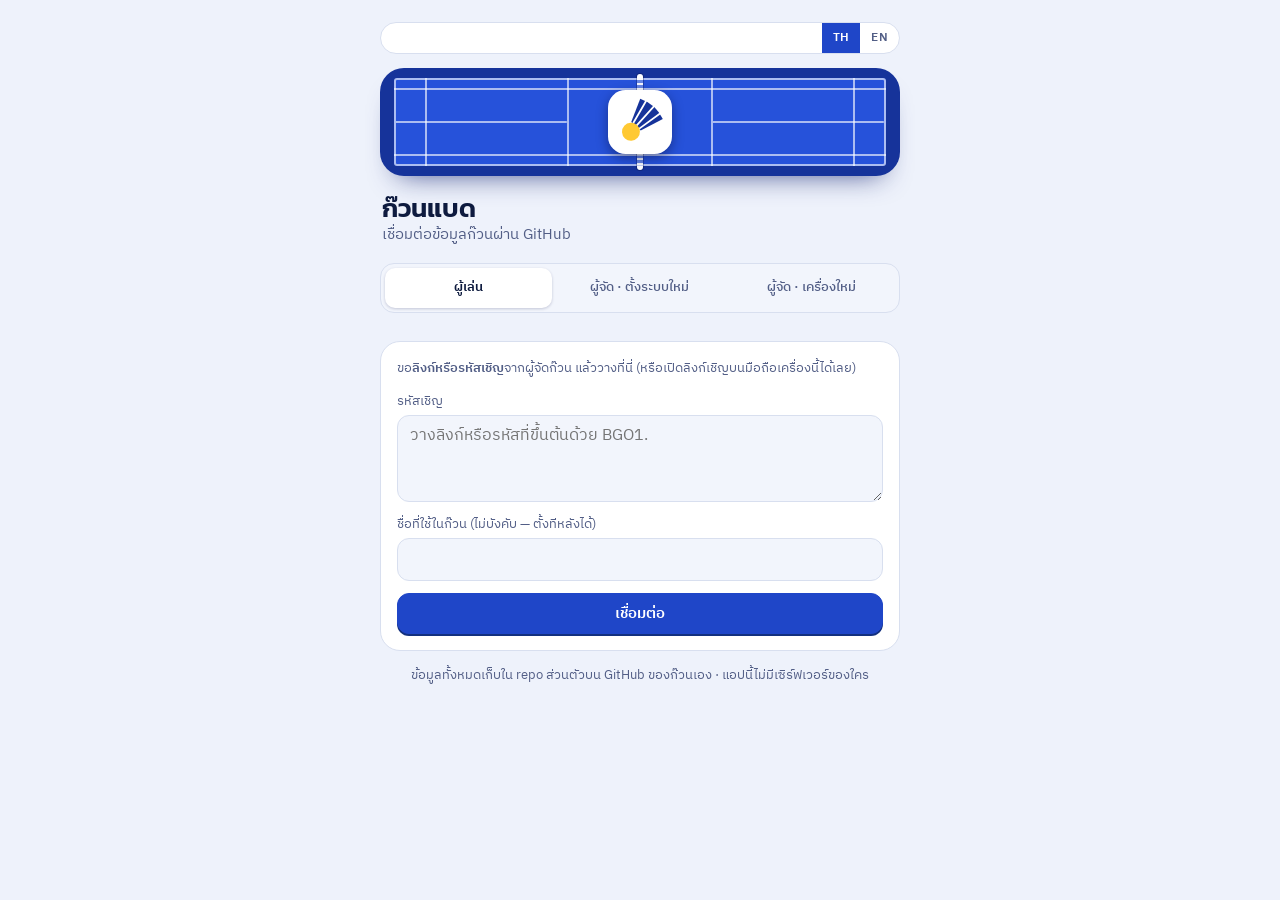
==== commit 23794190: "Add files via upload" ====
--- a/player.html
+++ b/player.html
@@ -17,6 +17,7 @@
       <svg class="lg" width="30" height="30" viewBox="0 0 40 40" aria-hidden="true"><rect class="lg-bg" width="40" height="40" rx="11"/><g transform="translate(-1.5 1.5) rotate(42 20 20)"><path class="lg-sk" d="M16 21.5 10.5 7Q20 3 29.5 7L24 21.5Z"/><path class="lg-rib" d="M17.4 21 14.2 5.8M20 21V4.6M22.6 21 25.8 5.8" stroke-width="1.1" stroke-linecap="round"/><circle class="lg-hd" cx="20" cy="26.2" r="5.6"/></g></svg>
       <div><h1 id="pgName">Badminton Group Organizer</h1><small><span class="role">แอปผู้เล่น</span> <span id="pConn"></span></small></div>
     </div>
+    <span data-lang></span>
     <button class="pme" id="pMe" type="button" aria-label="โปรไฟล์ของฉัน"></button>
   </div>
   <div class="ptop-in sub"><select id="pSess" aria-label="เลือกรอบเล่น"></select><span class="clock num clockTxt"></span></div>
@@ -27,8 +28,11 @@
 </div>
 <div class="ov" id="ov" hidden><div class="dlg" id="dlg" role="dialog" aria-modal="true"></div></div>
 <div class="toast" id="toast" hidden></div>
+<script src="i18n-en.js"></script>
+<script src="i18n.js"></script>
 <script src="ghstore.js"></script>
 <script src="core.js"></script>
+<script src="qrshare.js"></script>
 <script src="player.js"></script>
 <script src="ghui.js"></script>
 <script src="boot.js"></script>
--- a/style.css
+++ b/style.css
@@ -245,7 +245,7 @@
 .post-h{display:flex;flex-wrap:wrap;gap:6px 10px;align-items:center;font-size:.84rem;color:var(--muted)}
 .post-h b{color:var(--ink)}
 .post p{margin:0;white-space:pre-wrap;overflow-wrap:anywhere}
-.post img{border-radius:12px;max-height:360px;object-fit:contain;background:var(--surface-2)}
+.post img{max-width:100%;height:auto;border-radius:12px;max-height:360px;object-fit:contain;background:var(--surface-2)}
 .cmts{display:grid;gap:6px;padding-left:12px;border-left:2px solid var(--line);font-size:.88rem}
 .feed{display:grid;gap:10px}
 
@@ -271,7 +271,7 @@
 .check label{display:inline-flex;align-items:center;gap:8px;border:1.5px solid var(--line);border-radius:999px;padding:6px 12px;cursor:pointer}
 .check input{width:auto;margin:0}
 .check label:has(input:checked){border-color:var(--ready);background:color-mix(in srgb,var(--ready) 12%,var(--surface))}
-.slipimg{max-height:60vh;object-fit:contain;border-radius:12px;background:var(--surface-2)}
+.slipimg{max-width:100%;height:auto;max-height:60vh;object-fit:contain;border-radius:12px;background:var(--surface-2)}
 
 /* ---------- player app ---------- */
 .ptop-in{max-width:720px;margin:0 auto;padding-inline:16px;padding-block:12px 8px;display:flex;align-items:center;gap:10px}
@@ -280,7 +280,9 @@
 .ptop h1{font-size:1.15rem;font-weight:700;color:#fff}
 .ptop small{font-size:.74rem;color:rgba(255,255,255,.78);display:flex;gap:6px;align-items:center;flex-wrap:wrap}
 .ptop .role{font-size:.68rem;padding:1px 9px;background:var(--shuttle);color:var(--shuttle-ink);border:0}
-.pme{margin-left:auto;display:inline-flex;align-items:center;gap:6px;border-radius:999px!important;padding:5px 13px 5px 6px!important;max-width:45vw;overflow:hidden;white-space:nowrap;font-weight:600}
+.pme{margin-left:auto;display:inline-flex;align-items:center;gap:6px;border-radius:999px!important;padding:5px 13px 5px 6px!important;max-width:45vw;min-width:0;overflow:hidden;white-space:nowrap;font-weight:600}
+.pme>span:not(.skill){min-width:0;overflow:hidden;text-overflow:ellipsis}.pme .skill{flex:none}
+.ptop .logo>div{min-width:0}.ptop h1{overflow:hidden;text-overflow:ellipsis;white-space:nowrap}
 .pme:not(:has(.skill)){padding-left:13px!important}
 .orgbar{max-width:720px;margin:0 auto;padding:0 16px 10px;display:flex;flex-wrap:wrap;gap:8px;align-items:center;justify-content:space-between;font-size:.82rem;color:var(--shuttle)}
 .pmain{max-width:720px;margin:0 auto;padding-inline:16px;padding-block:16px calc(96px + env(safe-area-inset-bottom,0px));display:grid;gap:14px}
@@ -366,10 +368,34 @@
   .rostbl .c-lv{grid-area:lv;font-size:.82rem}
   .rostbl .c-st{grid-area:st;justify-self:end}
   .rostbl .c-games{grid-area:games;justify-self:end;font-size:.8rem;color:var(--muted)}
-  .rostbl .c-games::after{content:" เกม"}
+  .rostbl .c-games::after{content:" " attr(data-l)}
   .rostbl .c-type{display:none}
   .rostbl .c-act{grid-area:act}
   .rostbl .c-act .acts{justify-content:flex-start}
+}
+
+/* queue cards + waiting list on phones: the buttons drop under the pairing instead of squeezing it into a sliver; nothing scrolls sideways */
+@media (max-width:640px){
+  .qcard{grid-template-columns:auto minmax(0,1fr)}
+  .qcard>.acts{grid-column:1/-1;justify-content:flex-start!important}
+  .qcard>span:empty{display:none}
+  .wtbl th,.wtbl td{padding-left:6px;padding-right:6px}
+  .wtbl td.n:last-child,.wtbl th.n:last-child{white-space:normal}
+}
+
+/* stock list on phones: one card per item (name, three numbers, buttons) instead of a table that scrolls sideways */
+@media (max-width:640px){
+  .stktbl,.stktbl tbody{display:block}
+  .stktbl thead{display:none}
+  .stktbl tr{display:grid;grid-template-columns:repeat(3,minmax(0,1fr));grid-template-areas:"name name name" "tot used left" "act act act";gap:6px 10px;padding:12px 2px;border-bottom:1px solid var(--line)}
+  .stktbl tbody tr:hover td{background:none}
+  .stktbl td{display:block;padding:0;border:0;text-align:left;white-space:normal}
+  .stktbl td.n{text-align:left}
+  .stktbl .c-name{grid-area:name}
+  .stktbl .c-tot{grid-area:tot}.stktbl .c-used{grid-area:used}.stktbl .c-left{grid-area:left}
+  .stktbl td[data-l]::before{content:attr(data-l);display:block;font-size:.74rem;color:var(--muted);font-weight:400}
+  .stktbl .c-act{grid-area:act}
+  .stktbl .c-act .acts{justify-content:flex-start}
 }
 
 /* key–value tables (settings) stack on phones */
@@ -435,3 +461,55 @@
 .court-add:hover,.court-add:focus-visible{border-color:var(--accent);background:var(--accent-soft)}
 
 @media (prefers-reduced-motion:reduce){*,*::before,*::after{animation:none!important;transition:none!important}}
+
+.gate.lock{z-index:90}
+
+/* rounds · sign-up picker · numbered names */
+.myplace{margin:0;padding:8px 12px;border-radius:10px;background:var(--accent-soft);color:var(--ink);font-size:.95rem}
+.ngrps{display:grid;gap:10px}.ngrp{display:grid;gap:6px}
+.nm-chip .no{display:inline-grid;place-items:center;min-width:1.5em;height:1.5em;border-radius:999px;background:var(--court);color:#fff;font-size:.72rem;padding:0 4px;margin-left:3px}
+.rds{display:grid;gap:8px}
+.rd{display:flex;gap:10px;align-items:flex-start;padding:10px 12px;border:1px solid var(--line);border-radius:12px;cursor:pointer;background:var(--surface-2)}
+.rd:has(input:checked){border-color:var(--court);background:var(--accent-soft)}
+.rd input,.ck input{width:auto;min-width:0;padding:0;border:0;background:none;box-shadow:none;margin:4px 0 0;flex:none;accent-color:var(--accent)}.rd span{display:grid;gap:2px;min-width:0}
+.ck{display:flex;gap:10px;align-items:flex-start;font-size:.92rem}
+
+/* live shuttle counters · stock tiles */
+.shuts{display:grid;grid-template-columns:1fr 1fr;gap:8px;margin-top:8px;text-align:left}
+.shg{display:grid;gap:3px;padding:8px 10px;border-radius:12px;background:rgba(10,22,76,.72);border:1px solid rgba(255,255,255,.3);color:#fff}
+.shg .k{font-size:.8rem;font-weight:600}.shg .small{color:rgba(255,255,255,.85)!important;font-size:.72rem}
+.stp{display:flex;align-items:center;justify-content:space-between;gap:6px}.stp b{font-size:1.3rem;min-width:1.4em;text-align:center}
+.stp button{min-width:40px;min-height:40px;padding:0;font-size:1.2rem;line-height:1}
+.shpair{display:grid;grid-template-columns:1fr 1fr;gap:10px}
+.shtile{display:grid;gap:4px;padding:12px;border:1px solid var(--line);border-radius:14px;background:var(--surface-2);align-content:start}
+.shtile .k{font-weight:600}.shtile .v{font-family:var(--font-display);font-size:2rem;font-weight:700;line-height:1.1}
+.shtile.low{border-color:var(--warn)}.shtile.low .v{color:var(--warn)}
+.shtile button{margin-top:6px}
+@media (max-width:420px){.shpair{grid-template-columns:1fr}}
+
+/* receipts · outstanding list */
+.mpick{display:grid;grid-template-columns:1fr 1fr;gap:8px;margin:10px 0 0}
+.recl{margin-top:2px}
+.debts{display:grid;gap:10px}
+.debt{border:1px solid var(--line);border-radius:14px;padding:10px 12px;background:var(--surface-2);display:grid;gap:8px}
+.debt-h{display:flex;align-items:center;justify-content:space-between;gap:8px}
+.debt-r{display:flex;align-items:center;justify-content:space-between;gap:10px;flex-wrap:wrap;border-top:1px dashed var(--line);padding-top:8px}
+.debt-r .acts{display:flex;gap:6px;flex-wrap:wrap}
+
+/* QR */
+.qrsec{display:grid;gap:8px;padding:12px;border:1px solid var(--line);border-radius:14px;background:var(--surface-2)}
+.qrsec h3{margin:0;font-size:1rem}
+.qrprev{display:block;width:100%;max-width:260px;height:auto;margin:6px auto;border-radius:12px;background:#fff;border:1px solid var(--line)}
+.paycard{display:grid;gap:8px;margin-top:12px;padding:12px;border:1px solid var(--line);border-radius:14px;background:var(--surface-2);justify-items:center;text-align:center}
+.btn-file{display:inline-flex}.btn-file .sm-btn{display:inline-flex;align-items:center;justify-content:center;min-height:44px;padding:0 14px;border-radius:12px;border:1px solid var(--line);background:var(--surface);color:var(--ink);font-weight:600;cursor:pointer}
+
+/* ---- TH | EN switch ---- */
+.lang{display:inline-flex;flex:none;border:1.5px solid var(--line);border-radius:999px;overflow:hidden;background:var(--surface)}
+.lang button{border:0;border-radius:0;background:transparent;color:var(--muted);font:600 .74rem/1 var(--font-body);padding:0 11px;min-height:30px;min-width:38px;letter-spacing:.03em}
+.lang button[aria-pressed="true"]{background:var(--accent);color:var(--accent-ink)}
+.top .lang,.ptop .lang{border-color:rgba(255,255,255,.4);background:rgba(255,255,255,.08)}
+.top .lang button,.ptop .lang button{background:transparent;color:#fff;border:0}
+.top .lang button[aria-pressed="true"],.ptop .lang button[aria-pressed="true"]{background:var(--shuttle);color:var(--shuttle-ink)}
+.gate-lang{display:flex;justify-content:flex-end;min-height:30px}
+
+.me .notice{background:var(--surface);color:var(--ink)}
